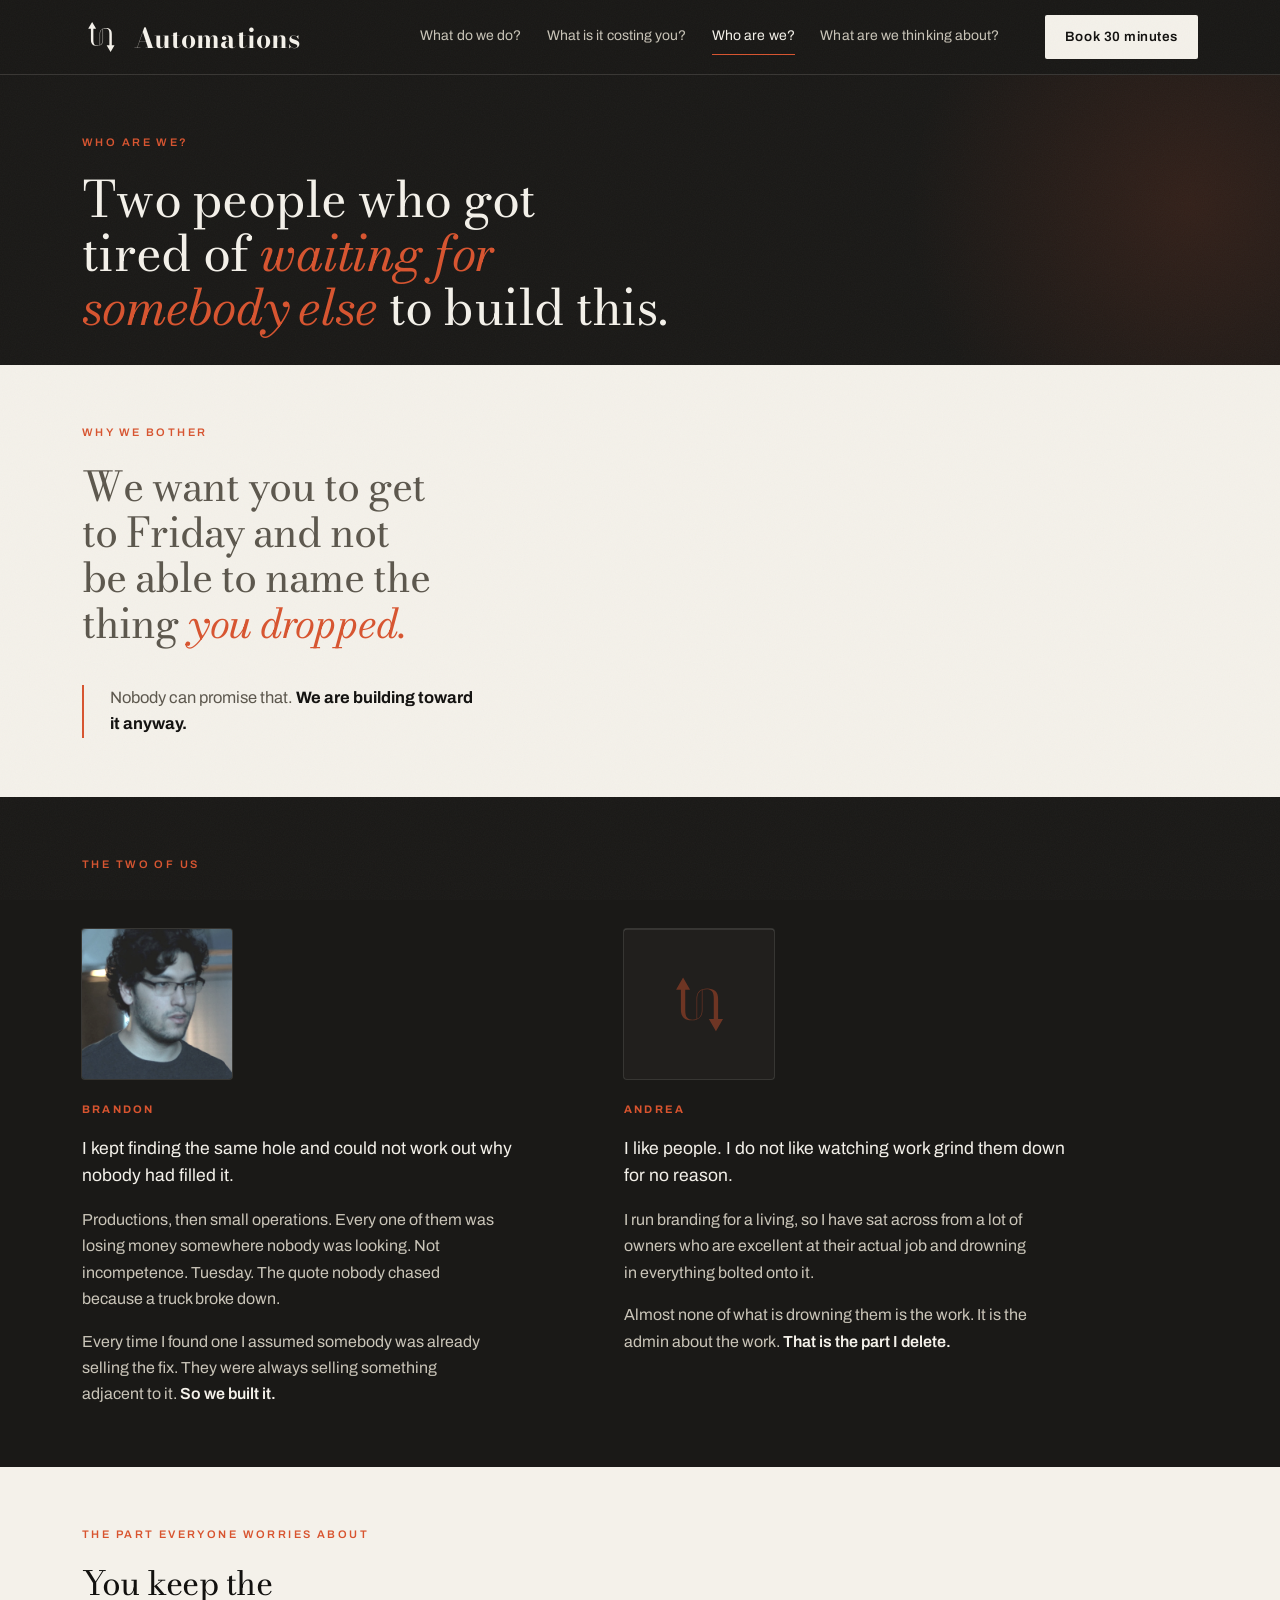
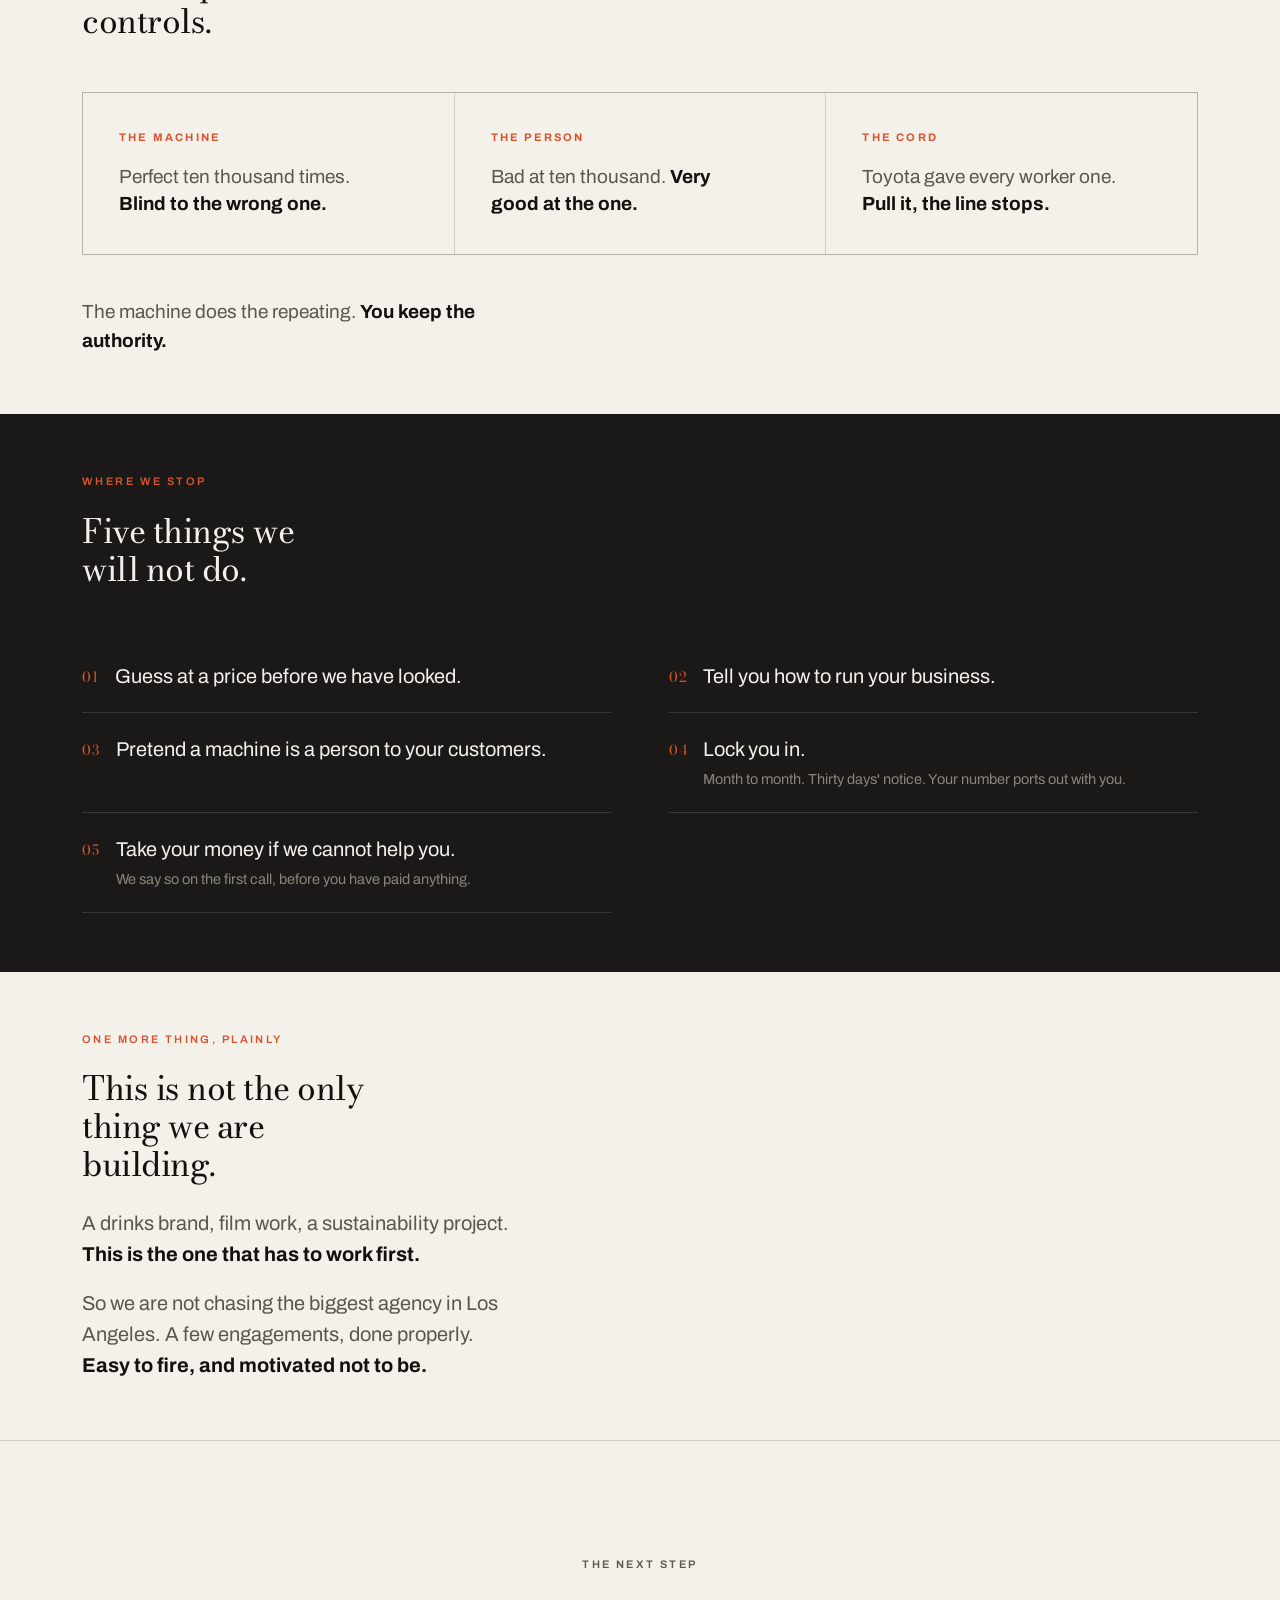
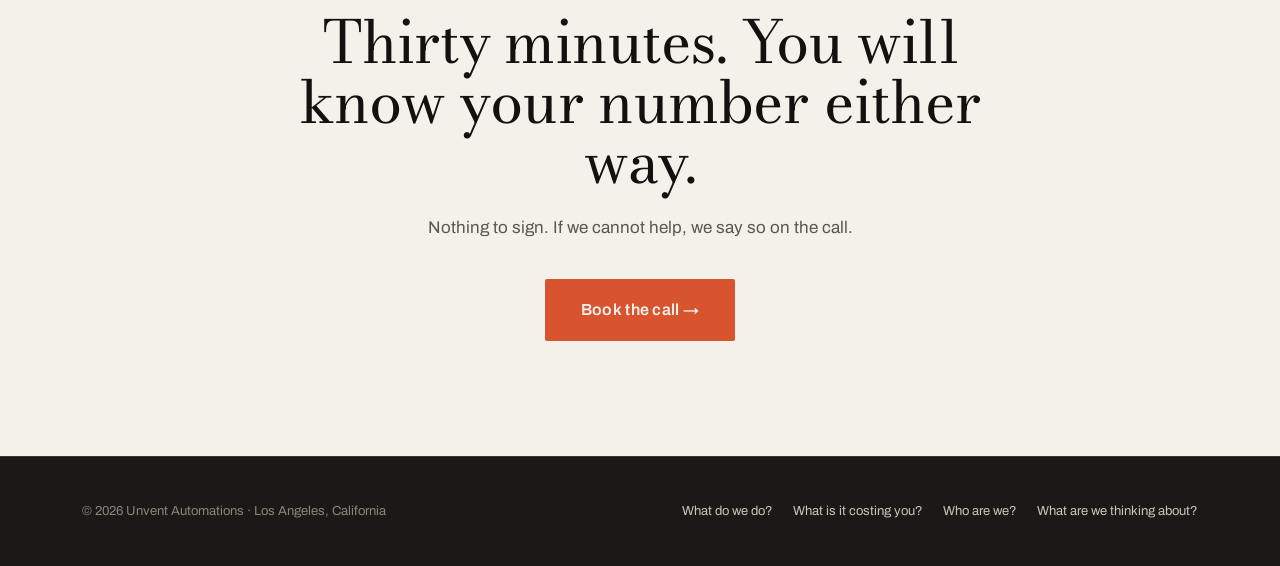
==== about/index.html @ cc60a8aa "Cut the interior display scale again: 68 to 52, 56 to 42, 44 to 34 The first cut was not enough. At " ====
<!doctype html>
<html lang="en">
<head>
<meta charset="utf-8">
<meta name="viewport" content="width=device-width, initial-scale=1, viewport-fit=cover">
<meta name="theme-color" content="#1A1917">
<title>Who are we? - Unvent Automations</title>
<meta name="description" content="Two people who kept finding the same hole in small businesses and got tired of waiting for somebody else to fill it.">
<link rel="icon" href="/favicon.svg" type="image/svg+xml">
<link rel="apple-touch-icon" href="/apple-touch-icon.png">
<link rel="canonical" href="https://unventautomations.com/about/">
<meta property="og:site_name" content="Unvent Automations">
<meta property="og:title" content="Who are we? - Unvent Automations">
<meta property="og:description" content="Two people who kept finding the same hole in small businesses and got tired of waiting for somebody else to fill it.">
<meta property="og:type" content="website">
<meta property="og:url" content="https://unventautomations.com/about/">
<meta property="og:image" content="https://unventautomations.com/og-about.png">
<meta property="og:image:width" content="1200">
<meta property="og:image:height" content="630">
<meta name="twitter:card" content="summary_large_image">
<meta name="twitter:title" content="Who are we? - Unvent Automations">
<meta name="twitter:description" content="Two people who kept finding the same hole in small businesses and got tired of waiting for somebody else to fill it.">
<meta name="twitter:image" content="https://unventautomations.com/og-about.png">
<link rel="preconnect" href="https://fonts.googleapis.com">
<link rel="preconnect" href="https://fonts.gstatic.com" crossorigin>
<link href="https://fonts.googleapis.com/css2?family=Bodoni+Moda:opsz,wght@6..96,400;6..96,500;6..96,700&family=Archivo:wght@400;500;600;700&display=swap" rel="stylesheet">
<link rel="stylesheet" href="/site.css?v=23d56638e1">
</head>
<body>

<nav>
  <div class="wrap">
    <a class="lockup" href="/">
      <svg viewBox="0 0 113.89 123.5" aria-hidden="true"><path fill="currentColor" d="M87.68,85.92v-33.07c0-5.85-1.53-10.2-4.57-13.03-3.05-2.83-7.46-4.25-13.22-4.25h-.03c-2.99,0-5.53.34-7.59,1.01-.14.03-.27.08-.4.14-.38.12-.74.27-1.08.42-.01.01-.03.01-.04.02-2.3,1.05-4.1,2.45-5.4,4.17-1.34,1.78-2.23,3.5-2.66,5.15-.44,1.66-.65,3.49-.65,5.51v33.87c-1.96.7-4.22,1.05-6.73,1.05-1.92,0-3.63-.26-5.12-.79-1.48-.53-2.73-1.41-3.74-2.63-1.01-1.22-1.76-2.83-2.27-4.82-.5-1.99-.75-4.43-.75-7.31v-33.79h7.98l-.57-.99-.58-1.01-10.44-18.07-10.44,18.07-.58,1.01-.57.99h8v33.07c0,5.85,1.52,10.2,4.57,13.03,3.05,2.83,7.45,4.25,13.21,4.25h.04c2.99,0,5.52-.34,7.58-1.01.14-.04.28-.08.41-.14.38-.12.74-.27,1.08-.43.01,0,.02-.01.03-.01,2.31-1.05,4.11-2.44,5.4-4.17,1.35-1.78,2.24-3.49,2.67-5.15.43-1.66.65-3.49.65-5.51v-33.87c1.97-.7,4.21-1.05,6.73-1.05,1.92,0,3.62.27,5.11.79,1.49.53,2.74,1.41,3.74,2.63,1.01,1.23,1.77,2.83,2.27,4.83.51,1.99.76,4.42.76,7.3v33.79h-7.99l.57.99.58,1.01,10.44,18.07,10.44-18.07.58-1.01.57-.99h-7.99ZM60.79,70.06c0,1.73-.08,3.18-.22,4.36-.14,1.18-.35,2.18-.61,3.02-.27.84-.58,1.58-.94,2.2s-.78,1.25-1.26,1.87c-1.32,1.79-2.86,3.09-4.64,3.92v-32c0-1.73.07-3.18.21-4.36.15-1.17.35-2.18.62-3.02.26-.84.57-1.57.93-2.2.36-.62.78-1.24,1.26-1.87,1.32-1.79,2.88-3.1,4.65-3.91v31.99Z"/></svg>
      <span class="word">Automations</span>
    </a>
    <div class="navlinks">
      <a href="/#what">What do we do?</a>
      <a href="/#math">What is it costing you?</a>
      <a href="/about/" aria-current="page">Who are we?</a>
      <a href="/notes/">What are we thinking about?</a>
    </div>
    <a class="navcta" href="https://calendly.com/andre-unventautomations/30min" target="_blank" rel="noopener"><span class="long">Book 30 minutes</span><span class="short">Book a call</span></a>
  </div>
</nav>
<header class="page-head">
  <div class="wrap">
    <p class="eyebrow">Who are we?</p>
    <h1>Two people who got tired of <em>waiting for somebody else</em> to build this.</h1>
  </div>
</header>

<section class="band paper">
  <div class="wrap">
    <p class="eyebrow">Why we bother</p>
    <p class="statement big-line">We want you to get to Friday and not be able to name the thing <em>you dropped.</em></p>
    <p class="statement-note">Nobody can promise that. <b>We are building toward it anyway.</b></p>
  </div>
</section>

<!-- The quote is the whole story. It had four paragraphs of setup under it and
     they said nothing the line does not already say. Do not add them back. -->
<section class="band">
  <div class="wrap">
    <p class="eyebrow">The two of us</p>
    <div class="fpair">
      <div class="fcard">
        <div class="portrait"><img src="/team/brandon.jpg" width="760" height="760" loading="lazy" decoding="async" alt="Brandon Shin"></div>
        <p class="fname">Brandon</p>
        <p class="fbody lead">I kept finding the same hole and could not work out why nobody had filled it.</p>
        <p class="fbody">Productions, then small operations. Every one of them was losing money somewhere nobody was looking. Not incompetence. Tuesday. The quote nobody chased because a truck broke down.</p>
        <p class="fbody">Every time I found one I assumed somebody was already selling the fix. They were always selling something adjacent to it. <b>So we built it.</b></p>
      </div>
      <div class="fcard">
        <div class="portrait mark" aria-hidden="true"><svg viewBox="0 0 113.89 123.5"><path fill="currentColor" d="M87.68,85.92v-33.07c0-5.85-1.53-10.2-4.57-13.03-3.05-2.83-7.46-4.25-13.22-4.25h-.03c-2.99,0-5.53.34-7.59,1.01-.14.03-.27.08-.4.14-.38.12-.74.27-1.08.42-.01.01-.03.01-.04.02-2.3,1.05-4.1,2.45-5.4,4.17-1.34,1.78-2.23,3.5-2.66,5.15-.44,1.66-.65,3.49-.65,5.51v33.87c-1.96.7-4.22,1.05-6.73,1.05-1.92,0-3.63-.26-5.12-.79-1.48-.53-2.73-1.41-3.74-2.63-1.01-1.22-1.76-2.83-2.27-4.82-.5-1.99-.75-4.43-.75-7.31v-33.79h7.98l-.57-.99-.58-1.01-10.44-18.07-10.44,18.07-.58,1.01-.57.99h8v33.07c0,5.85,1.52,10.2,4.57,13.03,3.05,2.83,7.45,4.25,13.21,4.25h.04c2.99,0,5.52-.34,7.58-1.01.14-.04.28-.08.41-.14.38-.12.74-.27,1.08-.43.01,0,.02-.01.03-.01,2.31-1.05,4.11-2.44,5.4-4.17,1.35-1.78,2.24-3.49,2.67-5.15.43-1.66.65-3.49.65-5.51v-33.87c1.97-.7,4.21-1.05,6.73-1.05,1.92,0,3.62.27,5.11.79,1.49.53,2.74,1.41,3.74,2.63,1.01,1.23,1.77,2.83,2.27,4.83.51,1.99.76,4.42.76,7.3v33.79h-7.99l.57.99.58,1.01,10.44,18.07,10.44-18.07.58-1.01.57-.99h-7.99ZM60.79,70.06c0,1.73-.08,3.18-.22,4.36-.14,1.18-.35,2.18-.61,3.02-.27.84-.58,1.58-.94,2.2s-.78,1.25-1.26,1.87c-1.32,1.79-2.86,3.09-4.64,3.92v-32c0-1.73.07-3.18.21-4.36.15-1.17.35-2.18.62-3.02.26-.84.57-1.57.93-2.2.36-.62.78-1.24,1.26-1.87,1.32-1.79,2.88-3.1,4.65-3.91v31.99Z"/></svg></div>
        <p class="fname">Andrea</p>
        <p class="fbody lead">I like people. I do not like watching work grind them down for no reason.</p>
        <p class="fbody">I run branding for a living, so I have sat across from a lot of owners who are excellent at their actual job and drowning in everything bolted onto it.</p>
        <p class="fbody">Almost none of what is drowning them is the work. It is the admin about the work. <b>That is the part I delete.</b></p>
      </div>
    </div>
  </div>
</section>

<section class="band paper">
  <div class="wrap">
    <p class="eyebrow">The part everyone worries about</p>
    <h2 style="max-width:13ch">You keep the controls.</h2>
    <div class="triad">
      <div class="tcell">
        <div class="k">The machine</div>
        <p>Perfect ten thousand times. <b>Blind to the wrong one.</b></p>
      </div>
      <div class="tcell">
        <div class="k">The person</div>
        <p>Bad at ten thousand. <b>Very good at the one.</b></p>
      </div>
      <div class="tcell">
        <div class="k">The cord</div>
        <p>Toyota gave every worker one. <b>Pull it, the line stops.</b></p>
      </div>
    </div>
    <p class="triad-after">The machine does the repeating. <b>You keep the authority.</b></p>
  </div>
</section>

<section class="band">
  <div class="wrap">
    <p class="eyebrow">Where we stop</p>
    <h2 style="max-width:13ch">Five things we will not do.</h2>
    <ul class="wont">
      <li><span class="no">01</span><span>Guess at a price before we have looked.</span></li>
      <li><span class="no">02</span><span>Tell you how to run your business.</span></li>
      <li><span class="no">03</span><span>Pretend a machine is a person to your customers.</span></li>
      <li><span class="no">04</span><span>Lock you in.<span class="tail">Month to month. Thirty days' notice. Your number ports out with you.</span></span></li>
      <li><span class="no">05</span><span>Take your money if we cannot help you.<span class="tail">We say so on the first call, before you have paid anything.</span></span></li>
    </ul>
  </div>
</section>

<section class="band paper">
  <div class="wrap">
    <p class="eyebrow">One more thing, plainly</p>
    <div class="plain">
      <h2 style="max-width:15ch; margin-bottom:24px">This is not the only thing we are building.</h2>
      <p>A drinks brand, film work, a sustainability project. <b>This is the one that has to work first.</b></p>
      <p>So we are not chasing the biggest agency in Los Angeles. A few engagements, done properly. <b>Easy to fire, and motivated not to be.</b></p>
    </div>
  </div>
</section>

<!-- hairline because this paper section follows another paper section -->
<section class="close" id="book" style="border-top:1px solid var(--rule-dark)">
  <div class="wrap" style="max-width:1180px">
    <p class="eyebrow">The next step</p>
    <h2>Thirty minutes. You will know your number either way.</h2>
    <p>Nothing to sign. If we cannot help, we say so on the call.</p>
    <a class="btn btn-primary" href="https://calendly.com/andre-unventautomations/30min" target="_blank" rel="noopener">Book the call &rarr;</a>
  </div>
</section>

<footer>
  <div class="wrap">
    <div>&copy; <span id="yy">2026</span> Unvent Automations &middot; Los Angeles, California</div>
    <div class="links"><a href="/#what">What do we do?</a> <a href="/#math">What is it costing you?</a> <a href="/about/">Who are we?</a> <a href="/notes/">What are we thinking about?</a></div>
  </div>
</footer>

<script>document.getElementById('yy').textContent=new Date().getFullYear();</script>
</body>
</html>
---- site.css ----
:root{
  --ink:#12110F;
  --ground:#1A1917;
  --paper:#F4F1EA;
  --paper-dim:#C9C4B8;
  --paper-faint:#8A857A;
  --ember:#D8542F;
  --rule:rgba(244,241,234,.14);
  --rule-dark:rgba(26,25,23,.16);
  --display:'Bodoni Moda','Didot','Bodoni MT',Didot,'Playfair Display',Georgia,serif;
  --body:'Archivo','Helvetica Neue',Helvetica,sans-serif;
}
*{box-sizing:border-box}
html{
  scroll-behavior:smooth;
  -webkit-text-size-adjust:100%; text-size-adjust:100%;
  background:var(--ground);
  overflow-x:hidden; overflow-x:clip;
}
body{
  margin:0; background:var(--ground); color:var(--paper);
  font-family:var(--body); font-size:17px; line-height:1.6;
  -webkit-font-smoothing:antialiased;
  overflow-x:hidden; overflow-x:clip;
  -webkit-tap-highlight-color:rgba(216,84,47,.18);
  width:100%; max-width:100%;
}
/* Nothing is allowed to push the page wider than the screen. The decorative
   glows are absolutely positioned past the right edge, and body overflow alone
   did not contain them on mobile. Clip at the section that owns them. */
section,header,footer,nav{max-width:100vw; overflow-x:clip}
/* every anchor target clears the sticky nav instead of hiding under it */
#top,#math,#what,#who,#faq,#book{scroll-margin-top:84px}
@media(max-width:560px){ #top,#math,#what,#who,#faq,#book{scroll-margin-top:72px} }
a,button,input{touch-action:manipulation}
/* grain */
body::after{
  content:''; position:fixed; inset:0; pointer-events:none; z-index:99; opacity:.035;
  background-image:url("data:image/svg+xml,%3Csvg xmlns='http://www.w3.org/2000/svg' width='200' height='200'%3E%3Cfilter id='n'%3E%3CfeTurbulence type='fractalNoise' baseFrequency='.85' numOctaves='3'/%3E%3C/filter%3E%3Crect width='200' height='200' filter='url(%23n)'/%3E%3C/svg%3E");
}
.wrap{
  max-width:1180px; margin:0 auto;
  padding-left:max(32px, env(safe-area-inset-left));
  padding-right:max(32px, env(safe-area-inset-right));
}
@media(max-width:640px){
  .wrap{
    padding-left:max(20px, env(safe-area-inset-left));
    padding-right:max(20px, env(safe-area-inset-right));
  }
  body{font-size:16px}
}

/* ---------- type ---------- */
.eyebrow{
  font-size:11px; font-weight:600; letter-spacing:.22em; text-transform:uppercase;
  color:var(--ember); margin:0 0 22px;
}
.eyebrow.dim{color:var(--paper-faint)}
/* Bodoni Moda is a variable font with an optical-size axis. Left on auto, a
   104px headline gets opsz 96 - the display cut, whose hairlines are almost
   invisible. Pinning opsz low borrows the small-text cut's thicker strokes
   while keeping the exact same letterforms. */
h1,h2,h3{font-family:var(--display); font-weight:400;
  font-optical-sizing:none; font-variation-settings:'opsz' 8,'wght' 400;
  margin:0; letter-spacing:-.015em; line-height:1.02}
h1{font-size:clamp(38px,7.4vw,104px)}
h2{font-size:clamp(28px,4.6vw,62px)}
h3{font-size:clamp(22px,2.2vw,30px)}
p{margin:0 0 18px; max-width:62ch}
.lede{font-size:clamp(18px,1.7vw,22px); color:var(--paper-dim); line-height:1.55}

/* ---------- nav ---------- */
nav{
  position:sticky; top:0; z-index:50; backdrop-filter:blur(14px);
  background:rgba(26,25,23,.82); border-bottom:1px solid var(--rule);
}
nav .wrap{display:flex; align-items:center; justify-content:space-between; height:74px; gap:20px}
.lockup{display:flex; align-items:center; gap:13px; text-decoration:none; color:var(--paper)}
.lockup svg{height:42px; width:auto; display:block; flex:none}
.lockup .word{
  font-family:var(--display); font-weight:700; font-size:27px; letter-spacing:.005em;
  line-height:1; white-space:nowrap; position:relative; top:1px;
}
.navcta{
  font-size:13.5px; font-weight:600; letter-spacing:.04em; text-decoration:none;
  color:var(--ink); background:var(--paper); padding:11px 20px; border-radius:2px;
  transition:background .2s, transform .2s; white-space:nowrap;
}
.navcta:hover{background:var(--ember); color:var(--paper); transform:translateY(-1px)}
.navcta .long{display:inline}
.navcta .short{display:none}
@media(max-width:560px){
  .lockup svg{height:34px}
  .lockup .word{font-size:21px}
  nav .wrap{height:62px; gap:12px}
  .navcta{padding:10px 16px; font-size:13px}
  .navcta .long{display:none}
  .navcta .short{display:inline}
}
@media(max-width:340px){ .lockup .word{display:none} }

/* ---------- hero ---------- */
.hero{padding:clamp(70px,11vw,150px) 0 clamp(56px,7vw,90px); position:relative; overflow:hidden}
.hero::before{
  content:''; position:absolute; top:-160px; right:-220px; width:680px; height:680px;
  background:radial-gradient(circle, rgba(216,84,47,.15), transparent 62%);
  pointer-events:none;
}
@media(max-width:640px){
  .hero::before{top:-120px; right:-160px; width:420px; height:420px}
}
.hero h1{max-width:15ch; position:relative}
.hero h1 em{font-style:italic; color:var(--ember)}
.hero .lede{margin-top:30px; max-width:52ch}
.actions{display:flex; flex-wrap:wrap; gap:14px; margin-top:40px}
.btn{
  display:inline-flex; align-items:center; gap:10px; text-decoration:none;
  font-size:15px; font-weight:600; letter-spacing:.02em; padding:16px 28px; border-radius:2px;
  transition:transform .2s, background .2s, border-color .2s;
}
.btn-primary{background:var(--ember); color:var(--paper)}
.btn-primary:hover{transform:translateY(-2px); background:#E9633B}
.btn-ghost{border:1px solid var(--rule); color:var(--paper)}
.btn-ghost:hover{border-color:var(--paper); transform:translateY(-2px)}
@media(max-width:560px){
  .actions{gap:11px; margin-top:32px}
  .btn{width:100%; justify-content:center; padding:17px 20px; font-size:15.5px}
}
.reveal{opacity:0; transform:translateY(18px); animation:rise .9s cubic-bezier(.2,.7,.3,1) forwards}
@keyframes rise{to{opacity:1; transform:none}}
@media(prefers-reduced-motion:reduce){ .reveal{animation:none; opacity:1; transform:none} }

/* ---------- counter ---------- */
.counter{
  background:var(--paper); color:var(--ink); padding:clamp(56px,7vw,96px) 0;
  border-top:1px solid var(--rule);
}
.counter .eyebrow{color:var(--ember)}
.counter h2{max-width:18ch; margin-bottom:14px}
.counter .sub{color:#5C574D; max-width:58ch; margin-bottom:44px}
.calc{display:grid; grid-template-columns:minmax(0,1fr) minmax(0,1.15fr); gap:clamp(32px,5vw,72px); align-items:center}
@media(max-width:860px){ .calc{grid-template-columns:1fr; gap:38px} }
.field{margin-bottom:30px}
.field label{
  display:flex; justify-content:space-between; align-items:baseline; gap:12px;
  font-size:11px; font-weight:700; letter-spacing:.16em; text-transform:uppercase; color:#5C574D;
  margin-bottom:12px;
}
.field .v{font-family:var(--display); font-size:27px; color:var(--ink); letter-spacing:-.01em}
/* 44px-tall invisible hit area so the slider is actually usable on a phone,
   with the visible hairline drawn by the track pseudo-element. */
input[type=range]{
  -webkit-appearance:none; appearance:none; display:block; width:100%; height:44px;
  background:transparent; outline:none; margin:0; cursor:pointer;
}
input[type=range]::-webkit-slider-runnable-track{height:2px; background:var(--rule-dark); border-radius:2px}
input[type=range]::-webkit-slider-thumb{
  -webkit-appearance:none; width:26px; height:26px; border-radius:50%; margin-top:-12px;
  background:var(--ember); cursor:grab; border:3px solid var(--paper);
  box-shadow:0 0 0 1px var(--rule-dark);
}
input[type=range]::-webkit-slider-thumb:active{cursor:grabbing}
input[type=range]::-moz-range-track{height:2px; background:var(--rule-dark); border-radius:2px}
input[type=range]::-moz-range-thumb{
  width:26px; height:26px; border-radius:50%; background:var(--ember);
  cursor:grab; border:3px solid var(--paper); box-shadow:0 0 0 1px var(--rule-dark);
}
input[type=range]:focus-visible::-webkit-slider-thumb{box-shadow:0 0 0 5px rgba(216,84,47,.32)}
input[type=range]:focus-visible::-moz-range-thumb{box-shadow:0 0 0 5px rgba(216,84,47,.32)}
.readout{border-left:2px solid var(--ember); padding-left:clamp(20px,3vw,34px)}
.readout .cap{font-size:11px; font-weight:700; letter-spacing:.16em; text-transform:uppercase; color:#5C574D; margin-bottom:10px}
.big{
  font-family:var(--display); font-weight:500; letter-spacing:-.035em; line-height:.92;
  /* same optical-size pin as the headings, or this reads thinner than the h2 above it */
  font-optical-sizing:none; font-variation-settings:'opsz' 8,'wght' 500;
  font-size:clamp(44px,9vw,116px); color:var(--ink); font-variant-numeric:tabular-nums;
}
.big.mo{font-size:clamp(24px,3.4vw,42px); color:#5C574D; margin-top:14px}
.working{
  margin-top:26px; padding-top:20px; border-top:1px solid var(--rule-dark);
  font-size:13.5px; line-height:1.65; color:#5C574D; max-width:46ch;
}
.working b{color:var(--ink); font-weight:600}
@media(max-width:560px){
  .counter .sub{margin-bottom:32px}
  .field{margin-bottom:20px}
  .field .v{font-size:24px}
  .readout{padding-left:18px}
  .working{margin-top:20px; padding-top:16px}
}

/* ---------- sections ---------- */
section{padding:clamp(64px,8vw,116px) 0}
.dark{border-top:1px solid var(--rule)}
.grid5{display:grid; grid-template-columns:repeat(6,1fr); gap:1px; background:var(--rule); margin-top:52px; border:1px solid var(--rule)}
.grid5 .cell:nth-child(-n+3){grid-column:span 2}
.grid5 .cell:nth-child(n+4){grid-column:span 3}
@media(max-width:900px){
  .grid5{grid-template-columns:repeat(2,1fr)}
  .grid5 .cell:nth-child(-n+3),.grid5 .cell:nth-child(n+4){grid-column:span 1}
  .grid5 .cell:nth-child(5){grid-column:span 2}
}
@media(max-width:600px){
  .grid5{grid-template-columns:1fr}
  .grid5 .cell:nth-child(n){grid-column:span 1}
}
.cell{background:var(--ground); padding:34px 30px}
@media(max-width:600px){ .cell{padding:28px 22px} .grid5{margin-top:38px} }

/* ---------- the wider list ---------- */
.more{margin-top:clamp(56px,7vw,92px); padding-top:clamp(40px,5vw,58px); border-top:1px solid var(--rule)}
.more h3{max-width:20ch; margin-bottom:16px}
.more .lede{max-width:56ch; margin-bottom:38px}
.more ul{
  list-style:none; margin:0; padding:0;
  display:grid; grid-template-columns:repeat(2,minmax(0,1fr)); gap:0 clamp(28px,4vw,60px);
}
@media(max-width:700px){ .more ul{grid-template-columns:1fr} }
.more li{
  padding:17px 0 17px 26px; border-bottom:1px solid var(--rule);
  color:var(--paper-dim); font-size:15.5px; line-height:1.5; position:relative;
}
.more li::before{
  content:''; position:absolute; left:0; top:26px; width:11px; height:1px; background:var(--ember);
}
.more .after{
  margin-top:36px; font-size:15.5px; color:var(--paper-dim); max-width:58ch;
}
.more .after b{color:var(--paper); font-weight:600}
.cell .n{
  font-family:var(--display); font-size:15px; color:var(--ember); margin-bottom:16px;
  letter-spacing:.05em;
}
.cell h3{font-size:21px; margin-bottom:11px; line-height:1.2}
.cell p{font-size:15px; color:var(--paper-dim); margin:0; line-height:1.58}

/* ---------- faq ---------- */
.faq{background:var(--ground); color:var(--paper); padding:clamp(70px,8vw,110px) 0}
.faq h2{max-width:18ch; margin:0 0 44px}
.faq .list{max-width:820px; border-top:1px solid var(--rule)}
.faq details{border-bottom:1px solid var(--rule)}
.faq summary{
  list-style:none; cursor:pointer; padding:24px 44px 24px 0; position:relative;
  font-family:var(--display); font-size:clamp(19px,1.9vw,25px); line-height:1.3;
}
.faq summary::-webkit-details-marker{display:none}
/* drawn rather than typed, so it can rotate when the answer opens */
.faq summary::after{
  content:""; position:absolute; right:8px; top:50%; width:12px; height:12px;
  border-right:2px solid var(--ember); border-bottom:2px solid var(--ember);
  transform:translateY(-70%) rotate(45deg); transition:transform .18s ease;
}
.faq details[open] summary::after{transform:translateY(-30%) rotate(225deg)}
.faq summary:focus-visible{outline:2px solid var(--ember); outline-offset:4px}
.faq .a{padding:0 44px 26px 0; color:var(--paper-dim); max-width:64ch}
.faq .a p{margin:0 0 14px}
.faq .a p:last-child{margin:0}
@media(prefers-reduced-motion:reduce){ .faq summary::after{transition:none} }
@media(max-width:560px){
  .faq summary{padding:20px 34px 20px 0}
  .faq .a{padding-right:0}
}

/* the price sits with the ask, after the calculator has done its work */
.terms{
  max-width:54ch; margin:0 auto 34px; padding-top:26px;
  border-top:1px solid var(--rule-dark); color:#5C574D; font-size:16px;
}
.terms b{color:var(--ink)}
.terms p{margin:0 auto 12px}
.terms p:last-child{margin:0}

/* ---------- audit tool ---------- */
.inputs{display:grid; grid-template-columns:1fr 1fr; gap:clamp(20px,4vw,48px); max-width:760px; margin-bottom:14px}
@media(max-width:600px){ .inputs{grid-template-columns:1fr; gap:0} }
.pick-lead{color:#5C574D; max-width:58ch; margin:30px 0 18px; font-size:16px}
.tiles{display:grid; grid-template-columns:repeat(auto-fill,minmax(232px,1fr)); gap:10px; margin-bottom:34px}
.tile{
  display:flex; align-items:flex-start; gap:11px; text-align:left; width:100%;
  background:transparent; border:1px solid var(--rule-dark); border-radius:2px;
  padding:15px 16px; cursor:pointer; font:inherit; font-size:15.5px; line-height:1.4;
  color:#3D3931; transition:border-color .15s, background .15s, color .15s;
}
.tile:hover{border-color:#9A9488}
.tile .box{
  flex:none; width:19px; height:19px; border:1px solid #9A9488; border-radius:2px;
  margin-top:1px; position:relative; transition:background .15s, border-color .15s;
}
.tile[aria-pressed="true"]{border-color:var(--ember); background:rgba(216,84,47,.06); color:var(--ink)}
.tile[aria-pressed="true"] .box{background:var(--ember); border-color:var(--ember)}
/* drawn tick, so it inherits the accent rather than shipping an icon font */
.tile[aria-pressed="true"] .box::after{
  content:""; position:absolute; left:6px; top:2px; width:5px; height:10px;
  border-right:2px solid var(--paper); border-bottom:2px solid var(--paper); transform:rotate(42deg);
}
.tile:focus-visible{outline:2px solid var(--ember); outline-offset:3px}
@media(prefers-reduced-motion:reduce){ .tile,.tile .box{transition:none} }

.result{border-top:1px solid var(--rule-dark); padding-top:32px; display:grid;
  grid-template-columns:minmax(0,1fr) minmax(0,1.1fr); gap:clamp(28px,5vw,64px)}
@media(max-width:860px){ .result{grid-template-columns:1fr; gap:30px} }
.result .cap{font-size:11px; font-weight:700; letter-spacing:.16em; text-transform:uppercase; color:#5C574D; margin-bottom:10px}
.result .big{font-family:var(--display); font-size:clamp(40px,6.6vw,76px); line-height:1; letter-spacing:-.02em}
.result .hrs{font-family:var(--display); font-size:clamp(19px,2.2vw,26px); color:#5C574D; margin-top:10px}
.breakdown{list-style:none; padding:0; margin:0 0 18px}
.breakdown li{display:flex; justify-content:space-between; gap:18px; padding:9px 0;
  border-bottom:1px solid var(--rule-dark); font-size:15px; color:#3D3931}
.breakdown li b{font-variant-numeric:tabular-nums; white-space:nowrap; color:var(--ink)}
.first-fix{background:var(--ink); color:var(--paper); padding:17px 19px; border-radius:2px; font-size:15.5px; line-height:1.5}
.first-fix .cap{color:var(--ember); margin-bottom:7px}
.empty{color:#5C574D; font-size:16px; max-width:44ch}

/* ---------- close ---------- */
.close{background:var(--paper); color:var(--ink); text-align:center; padding:clamp(70px,9vw,128px) 0}
.close h2{max-width:20ch; margin:0 auto 22px}
.close p{color:#5C574D; margin:0 auto 38px; max-width:50ch}
.close .btn-primary{font-size:16px; padding:18px 36px}
@media(max-width:560px){
  .close p{margin-bottom:30px}
  .close .btn-primary{width:100%; justify-content:center; padding:18px 20px}
}

footer{
  padding:44px 0; padding-bottom:max(44px, calc(env(safe-area-inset-bottom) + 28px));
  border-top:1px solid var(--rule); font-size:13px; color:var(--paper-faint);
}
footer .wrap{display:flex; flex-wrap:wrap; gap:18px; justify-content:space-between; align-items:center}
@media(max-width:560px){
  footer .wrap{gap:6px}
  footer .links{display:flex; flex-wrap:wrap; gap:0 18px}
  footer a{display:inline-flex; align-items:center; min-height:44px}
}
@media(max-width:560px){ .lockup{min-height:44px; align-items:center} }
footer a{color:var(--paper-dim); text-decoration:none}
footer a:hover{color:var(--paper)}

/* ================================================================
   Added 2026-08-31, out of the Kelsey Moschetti advisor call.
   Nav links are written as questions, not as category nouns
   ("What do we do?" not "Services"), because a prospect who is
   researching us arrives with questions, not with a taxonomy.
   ================================================================ */

/* ---------- question nav ---------- */
.navlinks{display:flex; align-items:center; gap:clamp(14px,2vw,30px); margin-left:auto; margin-right:clamp(14px,2vw,26px)}
.navlinks a{
  color:var(--paper-dim); text-decoration:none; font-size:14px; letter-spacing:.005em;
  white-space:nowrap; padding:6px 0; border-bottom:1px solid transparent;
  transition:color .2s cubic-bezier(.32,.72,0,1), border-color .2s cubic-bezier(.32,.72,0,1);
}
.navlinks a:hover{color:var(--paper); border-bottom-color:var(--ember)}
.navlinks a[aria-current="page"]{color:var(--paper); border-bottom-color:var(--ember)}
/* Under 900px the questions drop to a second row inside the sticky bar and
   scroll horizontally. They do NOT get hidden: they are the single structural
   thing the 2026-08-31 rebuild was for, and a prospect who Googles you does it
   on a phone. Keep the row scrollable rather than shrinking the type. */
@media(max-width:900px){
  nav .wrap{flex-wrap:wrap; height:auto; padding-top:11px; row-gap:0}
  .navlinks{
    order:3; width:100%; margin:0 0 0 0; padding:4px 0 9px;
    overflow-x:auto; -webkit-overflow-scrolling:touch; scrollbar-width:none;
    gap:20px;
  }
  .navlinks::-webkit-scrollbar{display:none}
  .navlinks a{padding:7px 0; font-size:13.5px}
  /* the scroll strip is allowed to reach the screen edges so the last item
     does not look clipped mid-word; the padding is re-added per item */
  .navlinks{
    margin-left:calc(-1 * max(20px, env(safe-area-inset-left)));
    margin-right:calc(-1 * max(20px, env(safe-area-inset-right)));
    padding-left:max(20px, env(safe-area-inset-left));
    padding-right:max(20px, env(safe-area-inset-right));
  }
}
@media(max-width:900px){ #top,#math,#what,#who,#faq,#book{scroll-margin-top:118px} }

/* the same questions, kept reachable on a phone, at the foot of the page */
footer .links{display:flex; flex-wrap:wrap; gap:4px 20px}
footer .links a{white-space:nowrap}

/* ---------- the hinge ---------- */
/* Deliberately implies the outcome and promises nothing. Kelsey's note:
   "they wish that for you, but they never said it was guaranteed." */
.hinge{background:var(--ground); border-top:1px solid var(--rule); padding:clamp(64px,8vw,112px) 0}
.hinge blockquote{
  margin:0; font-family:var(--display); font-optical-sizing:none;
  font-variation-settings:'opsz' 8,'wght' 400;
  font-size:clamp(26px,3.9vw,50px); line-height:1.12; letter-spacing:-.02em;
  text-wrap:balance; max-width:22ch;
}
.hinge blockquote em{font-style:italic; color:var(--ember)}
.hinge .under{margin-top:30px; color:var(--paper-dim); max-width:56ch; font-size:16.5px}
.hinge .under b{color:var(--paper); font-weight:600}

/* ---------- founders ---------- */
.founders{display:grid; grid-template-columns:repeat(2,minmax(0,1fr)); gap:1px;
  background:var(--rule); border:1px solid var(--rule); margin-top:clamp(38px,5vw,60px)}
@media(max-width:760px){ .founders{grid-template-columns:1fr} }
.founder{background:var(--ground); padding:clamp(28px,3.4vw,42px)}
.founder .who{
  font-size:11px; font-weight:700; letter-spacing:.2em; text-transform:uppercase;
  color:var(--ember); margin-bottom:18px;
}

/* ---------- long-form prose (about, notes) ---------- */
.page-head{padding:clamp(64px,9vw,132px) 0 clamp(26px,4vw,46px); position:relative; overflow:hidden}
.page-head::before{
  content:''; position:absolute; top:-190px; right:-230px; width:640px; height:640px;
  background:radial-gradient(circle, rgba(216,84,47,.13), transparent 62%); pointer-events:none;
}
@media(max-width:640px){ .page-head::before{top:-140px; right:-170px; width:400px; height:400px} }
.page-head h1{max-width:16ch; position:relative; text-wrap:balance}
.page-head h1 em{font-style:italic; color:var(--ember)}
.page-head .lede{margin-top:26px; max-width:56ch}

.prose{max-width:70ch; padding-bottom:clamp(56px,7vw,96px)}
.prose h2{font-size:clamp(24px,3vw,38px); margin:clamp(44px,5vw,68px) 0 18px; text-wrap:balance}
.prose h3{font-size:clamp(19px,1.9vw,24px); margin:36px 0 12px}
.prose p{color:var(--paper-dim); font-size:17px; line-height:1.66; max-width:68ch; text-wrap:pretty}
.prose p b,.prose li b{color:var(--paper); font-weight:600}
.prose em{color:var(--paper)}
.prose ul{list-style:none; padding:0; margin:0 0 22px}
.prose li{
  position:relative; padding:0 0 14px 24px; color:var(--paper-dim);
  font-size:16.5px; line-height:1.6;
}
.prose li::before{content:''; position:absolute; left:0; top:12px; width:11px; height:1px; background:var(--ember)}
.prose hr{border:0; border-top:1px solid var(--rule); margin:clamp(40px,5vw,64px) 0}
.prose .pull{
  margin:clamp(34px,4vw,52px) 0; padding-left:clamp(20px,2.6vw,32px);
  border-left:2px solid var(--ember); font-family:var(--display);
  font-optical-sizing:none; font-variation-settings:'opsz' 8,'wght' 400;
  font-size:clamp(21px,2.5vw,31px); line-height:1.2; letter-spacing:-.015em;
  color:var(--paper); max-width:26ch; text-wrap:balance;
}
.prose a{color:var(--paper); text-decoration:none; border-bottom:1px solid var(--ember)}
.prose a:hover{color:var(--ember)}

/* ---------- notes index ---------- */
.notelist{list-style:none; padding:0; margin:0; border-top:1px solid var(--rule); max-width:900px}
.notelist li{margin:0; padding:0}
.notelist li::before{display:none}
.notelist a{
  display:grid; grid-template-columns:minmax(0,1fr) auto; gap:12px clamp(20px,4vw,48px);
  align-items:baseline; padding:clamp(24px,3vw,34px) 0; border-bottom:1px solid var(--rule);
  text-decoration:none; color:var(--paper);
  transition:padding-left .25s cubic-bezier(.32,.72,0,1);
}
.notelist a:hover{padding-left:12px}
.notelist a:hover .nt{color:var(--ember)}
@media(max-width:640px){ .notelist a{grid-template-columns:1fr} }
.notelist .nt{
  font-family:var(--display); font-optical-sizing:none; font-variation-settings:'opsz' 8,'wght' 400;
  font-size:clamp(21px,2.4vw,30px); line-height:1.16; letter-spacing:-.015em; max-width:24ch;
  transition:color .2s cubic-bezier(.32,.72,0,1);
}
.notelist .nd{
  font-size:12px; font-weight:600; letter-spacing:.16em; text-transform:uppercase;
  color:var(--paper-faint); white-space:nowrap;
}
.notelist .ns{grid-column:1/-1; color:var(--paper-dim); font-size:15.5px; line-height:1.55; max-width:62ch; margin-top:-2px}

/* ---------- article meta + back link ---------- */
.meta{
  font-size:12px; font-weight:600; letter-spacing:.16em; text-transform:uppercase;
  color:var(--paper-faint); margin:0 0 22px;
}
.back{
  display:inline-flex; align-items:center; gap:9px; min-height:44px;
  color:var(--paper-dim); text-decoration:none; font-size:14.5px;
  transition:color .2s cubic-bezier(.32,.72,0,1);
}
.back:hover{color:var(--ember)}
.tail{
  border-top:1px solid var(--rule); margin-top:clamp(44px,5vw,68px); padding-top:clamp(28px,3vw,38px);
  display:flex; flex-wrap:wrap; gap:16px 28px; align-items:center; justify-content:space-between;
}
.tail p{margin:0; color:var(--paper-dim); font-size:15.5px; max-width:44ch}

/* ---------- founder portraits (added 2026-08-31) ----------
   A real face is the one visual this site is allowed to have. Kelsey's whole
   note was "make it personal", and two origin stories with no faces attached
   read as claims rather than people. No stock, no generated art, no
   illustration: those are the exact tells that put us in the scam-site genre
   in the first place. If there is no real photo, use the mark tile below. */
.portrait{
  width:var(--pw,104px); height:var(--pw,104px); flex:none; border-radius:3px;
  overflow:hidden; position:relative; background:#211F1D;
  box-shadow:0 0 0 1px rgba(244,241,234,.13), inset 0 .5px rgba(255,255,255,.2);
  margin-bottom:20px;
}
.portrait img{
  width:100%; height:100%; object-fit:cover; display:block;
  /* the source frame is lit cold and the palette is warm. Mute and warm it
     just enough to sit in the page. Do not push this further; a heavily
     graded portrait reads as a stock photo, which is the thing to avoid. */
  filter:saturate(.62) contrast(1.06) sepia(.16) brightness(1.1);
}
/* stand-in until a real photo exists. The mark, not a silhouette and never a
   generated face. Delete the element the moment the photo lands. */
.portrait.mark{display:grid; place-items:center; background:#211F1D}
.portrait.mark svg{width:46%; height:auto; color:var(--ember); opacity:.42}

.founder .who{margin-bottom:16px}
.founder .portrait{--pw:96px}

/* on /about/ the portrait sits beside the name */
.wholine{display:flex; align-items:center; gap:clamp(16px,2.2vw,26px); margin:clamp(44px,5vw,68px) 0 18px}
.wholine .portrait{--pw:118px; margin-bottom:0}
.wholine h2{margin:0}
.prose .wholine + p{margin-top:0}
@media(max-width:520px){ .wholine{gap:16px} .wholine .portrait{--pw:92px} }

/* ================================================================
   /about/ layout, rebuilt 2026-08-31 (second pass).
   The first version was one dark column of prose end to end. The home
   page works because it alternates dark and paper; this page did not,
   so it read as a wall. Every block below is a different shape, and the
   grounds alternate. Keep the rhythm if you edit the copy.
   ================================================================ */

.band{padding:clamp(58px,7.5vw,110px) 0}
.band.paper{background:var(--paper); color:var(--ink)}
.band.paper .eyebrow{color:var(--ember)}
.band.paper p{color:#5C574D}
.band.paper p b,.band.paper b{color:var(--ink)}

/* --- the hinge, set large on paper --- */
.statement{max-width:19ch; margin:0}
.statement.big-line{
  font-family:var(--display); font-optical-sizing:none;
  font-variation-settings:'opsz' 8,'wght' 400;
  font-size:clamp(32px,6.2vw,80px); line-height:1.02; letter-spacing:-.025em;
  text-wrap:balance;
}
.statement em{font-style:italic; color:var(--ember)}
.statement-note{
  margin:clamp(26px,3vw,38px) 0 0; max-width:44ch; font-size:16.5px; line-height:1.6;
  padding-left:clamp(18px,2.2vw,26px); border-left:2px solid var(--ember);
}

/* --- founders, side by side, photo leading --- */
.fpair{display:grid; grid-template-columns:repeat(2,minmax(0,1fr)); gap:clamp(34px,5vw,80px);
  margin-top:clamp(38px,4.5vw,56px); max-width:1020px}
@media(max-width:780px){ .fpair{grid-template-columns:1fr; gap:48px} }
.fcard .portrait{--pw:150px; margin-bottom:22px}
.fbody{color:var(--paper-dim); font-size:16px; line-height:1.65; max-width:46ch; margin:0 0 16px}
.fbody.lead{color:var(--paper); font-size:17.5px; line-height:1.55; margin-bottom:18px}
.fbody:last-child{margin-bottom:0}
.fbody b{color:var(--paper); font-weight:600}
.fname{
  font-size:11px; font-weight:700; letter-spacing:.2em; text-transform:uppercase;
  color:var(--ember); margin:0 0 16px;
}


/* --- the three-part control argument --- */
.triad{display:grid; grid-template-columns:repeat(3,minmax(0,1fr)); gap:1px; background:var(--rule-dark);
  border:1px solid var(--rule-dark); margin-top:clamp(34px,4vw,52px)}
@media(max-width:760px){ .triad{grid-template-columns:1fr} }
.tcell{background:var(--paper); padding:clamp(26px,3vw,36px)}
.tcell .k{
  font-size:11px; font-weight:700; letter-spacing:.2em; text-transform:uppercase;
  color:var(--ember); margin-bottom:16px;
}
.tcell p{margin:0; font-size:clamp(16.5px,1.5vw,19px); line-height:1.45; color:#5C574D; max-width:24ch}
.tcell p b{color:var(--ink)}
.triad-after{margin:clamp(30px,3.4vw,44px) 0 0; max-width:40ch; font-size:clamp(16.5px,1.6vw,19px); line-height:1.5}

/* --- what we will not do --- */
.wont{list-style:none; padding:0; margin:clamp(34px,4vw,52px) 0 0;
  display:grid; grid-template-columns:repeat(2,minmax(0,1fr)); gap:0 clamp(30px,4.5vw,64px)}
@media(max-width:760px){ .wont{grid-template-columns:1fr} }
.wont li{
  display:flex; gap:16px; align-items:baseline;
  padding:22px 0; border-bottom:1px solid var(--rule);
  color:var(--paper); font-size:clamp(17px,1.6vw,20px); line-height:1.4;
}
.wont li::before{display:none}
.wont .no{
  font-family:var(--display); font-size:14px; color:var(--ember);
  flex:none; letter-spacing:.06em; position:relative; top:-1px;
}
.wont b{color:var(--paper); font-weight:600}
.wont .tail{display:block; color:var(--paper-faint); font-size:14.5px; line-height:1.45;
  margin-top:6px; border:0; padding:0}

/* --- the closing honesty block --- */
.plain{max-width:60ch}
.plain p{font-size:clamp(17px,1.7vw,20px); line-height:1.55; max-width:40ch}
.plain p:last-child{margin-bottom:0}

/* ================================================================
   Display scale, dialled back 2026-08-31 (third pass).
   Brandon: "because of how big the text is, it makes it come off as
   if it's a lot of stuff to read. People who own businesses aren't
   going to want to take the time." He is right - at 104px a 12-word
   headline eats a whole screen and reads as a commitment. The word
   count did not change here, only the perceived one.

   The home hero keeps the full 104px on purpose: it is the front
   door and it is the one place a big statement earns its size.
   Everything below is the interior scale.
   ================================================================ */
.page-head h1{font-size:clamp(30px,3.9vw,52px); line-height:1.08; max-width:20ch}
.statement.big-line{font-size:clamp(25px,3.2vw,42px); line-height:1.12}
.band h2{font-size:clamp(22px,2.6vw,34px); line-height:1.14}

/* Padding was tuned around 104px headlines. With the interior scale reduced,
   the same padding leaves each band mostly empty and adds scroll for nothing -
   which is the same complaint in a different form. Tighten to match. */
.page-head{padding-top:clamp(44px,4.6vw,66px); padding-bottom:clamp(20px,2.4vw,30px)}
.band{padding:clamp(42px,4.6vw,70px) 0}
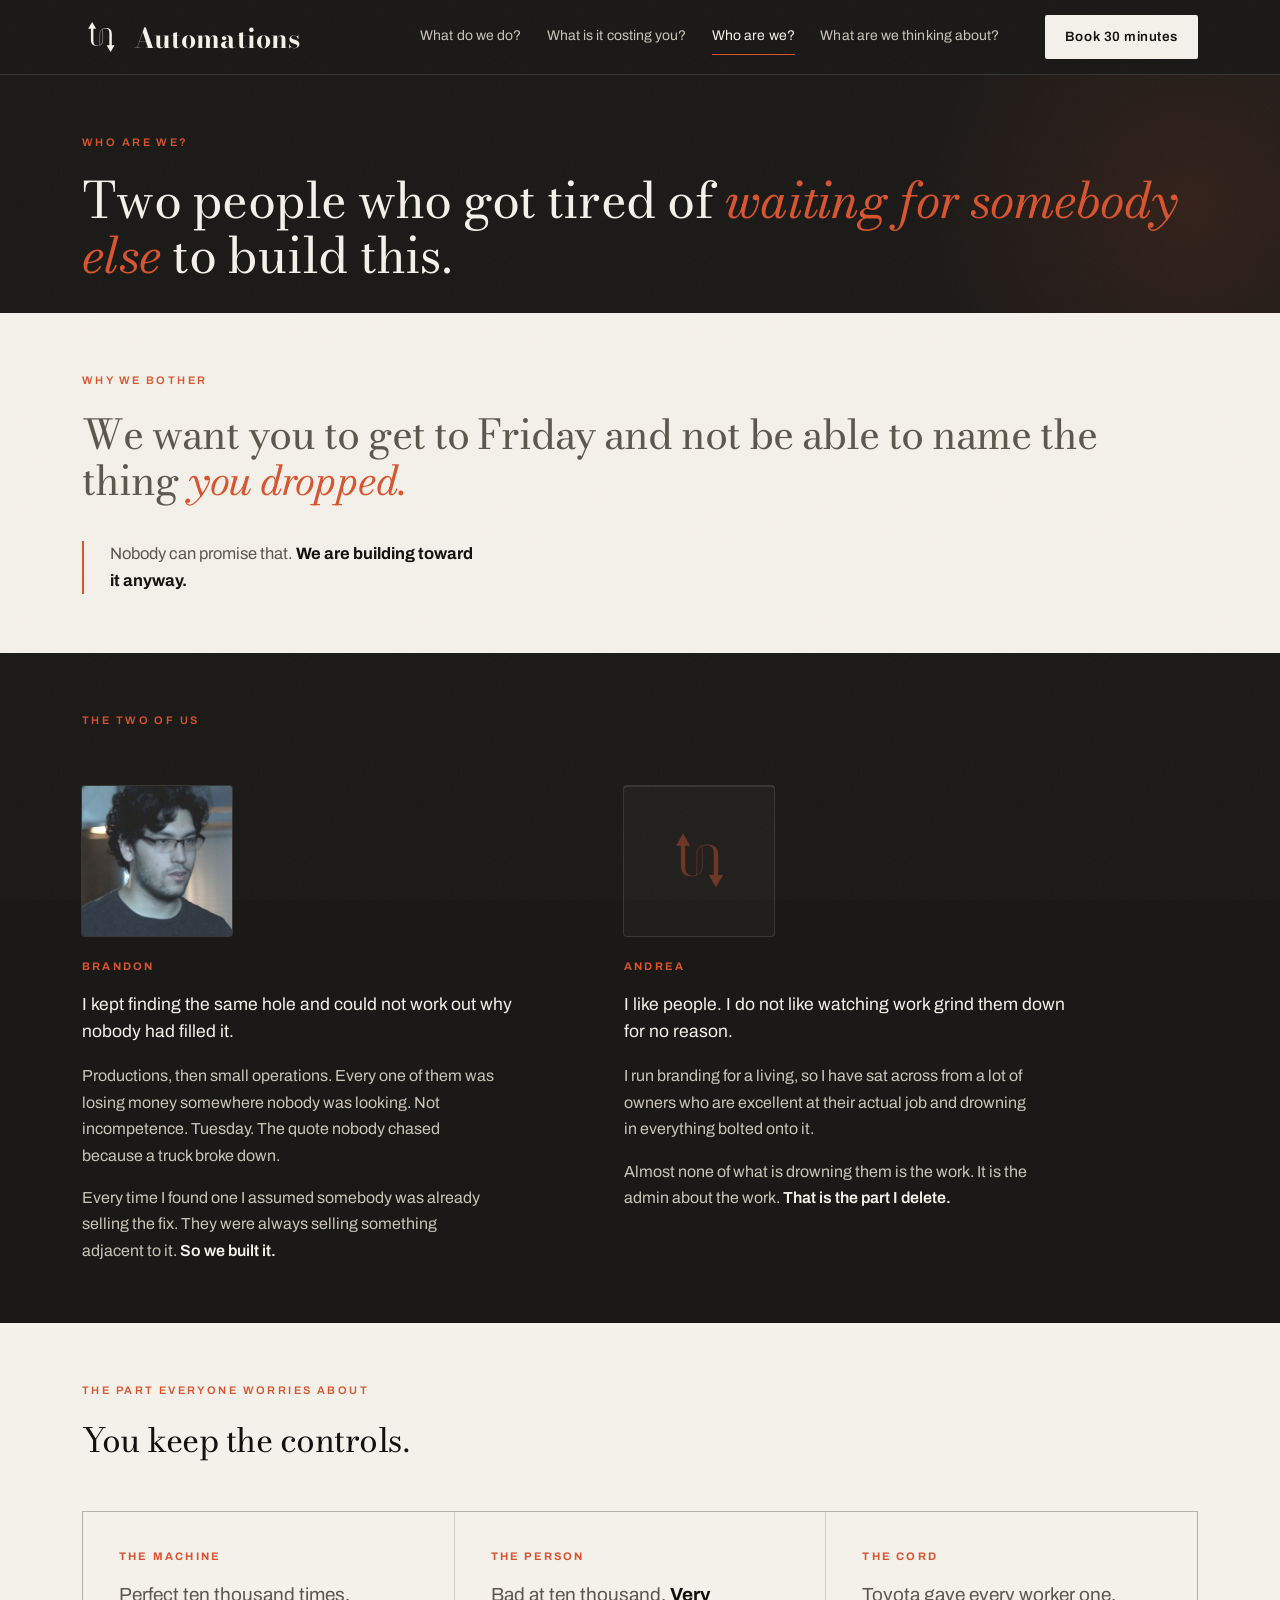
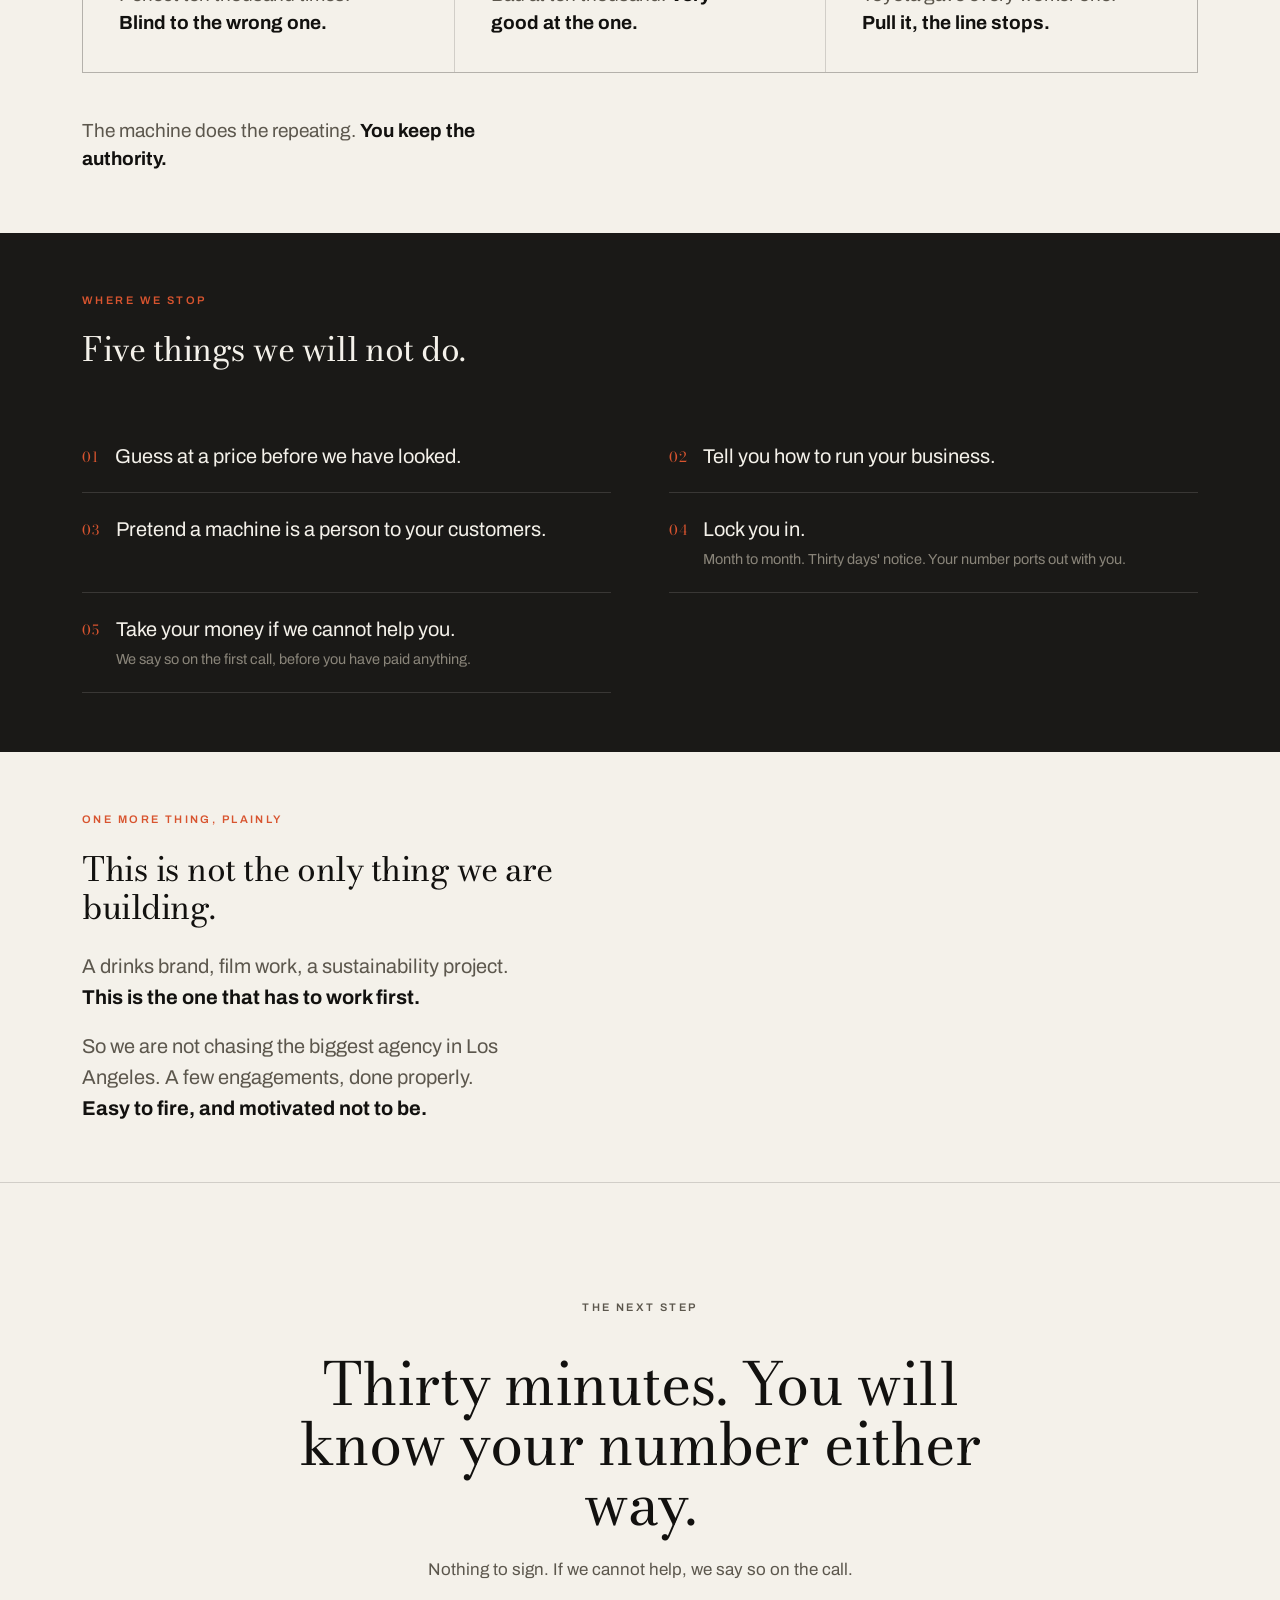
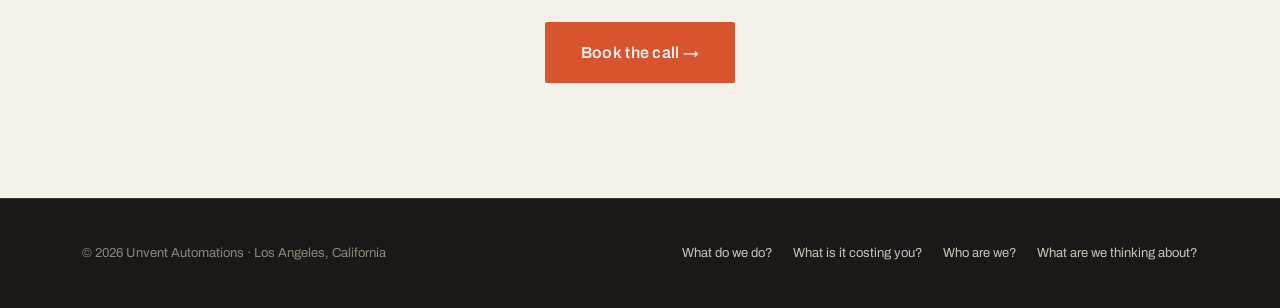
==== commit 85997263: "Let the display lines run the full container instead of the left third The headline was capped at 20" ====
--- a/about/index.html
+++ b/about/index.html
@@ -24,7 +24,7 @@
 <link rel="preconnect" href="https://fonts.googleapis.com">
 <link rel="preconnect" href="https://fonts.gstatic.com" crossorigin>
 <link href="https://fonts.googleapis.com/css2?family=Bodoni+Moda:opsz,wght@6..96,400;6..96,500;6..96,700&family=Archivo:wght@400;500;600;700&display=swap" rel="stylesheet">
-<link rel="stylesheet" href="/site.css?v=23d56638e1">
+<link rel="stylesheet" href="/site.css?v=1d497bc8f4">
 </head>
 <body>
 
@@ -85,7 +85,7 @@
 <section class="band paper">
   <div class="wrap">
     <p class="eyebrow">The part everyone worries about</p>
-    <h2 style="max-width:13ch">You keep the controls.</h2>
+    <h2>You keep the controls.</h2>
     <div class="triad">
       <div class="tcell">
         <div class="k">The machine</div>
@@ -107,7 +107,7 @@
 <section class="band">
   <div class="wrap">
     <p class="eyebrow">Where we stop</p>
-    <h2 style="max-width:13ch">Five things we will not do.</h2>
+    <h2>Five things we will not do.</h2>
     <ul class="wont">
       <li><span class="no">01</span><span>Guess at a price before we have looked.</span></li>
       <li><span class="no">02</span><span>Tell you how to run your business.</span></li>
@@ -122,7 +122,7 @@
   <div class="wrap">
     <p class="eyebrow">One more thing, plainly</p>
     <div class="plain">
-      <h2 style="max-width:15ch; margin-bottom:24px">This is not the only thing we are building.</h2>
+      <h2 style="margin-bottom:24px">This is not the only thing we are building.</h2>
       <p>A drinks brand, film work, a sustainability project. <b>This is the one that has to work first.</b></p>
       <p>So we are not chasing the biggest agency in Los Angeles. A few engagements, done properly. <b>Easy to fire, and motivated not to be.</b></p>
     </div>
--- a/site.css
+++ b/site.css
@@ -410,9 +410,9 @@
   background:radial-gradient(circle, rgba(216,84,47,.13), transparent 62%); pointer-events:none;
 }
 @media(max-width:640px){ .page-head::before{top:-140px; right:-170px; width:400px; height:400px} }
-.page-head h1{max-width:16ch; position:relative; text-wrap:balance}
+.page-head h1{position:relative}
 .page-head h1 em{font-style:italic; color:var(--ember)}
-.page-head .lede{margin-top:26px; max-width:56ch}
+.page-head .lede{margin-top:24px; max-width:60ch}
 
 .prose{max-width:70ch; padding-bottom:clamp(56px,7vw,96px)}
 .prose h2{font-size:clamp(24px,3vw,38px); margin:clamp(44px,5vw,68px) 0 18px; text-wrap:balance}
@@ -527,12 +527,11 @@
 .band.paper p b,.band.paper b{color:var(--ink)}
 
 /* --- the hinge, set large on paper --- */
-.statement{max-width:19ch; margin:0}
+.statement{max-width:none; margin:0}
 .statement.big-line{
   font-family:var(--display); font-optical-sizing:none;
   font-variation-settings:'opsz' 8,'wght' 400;
-  font-size:clamp(32px,6.2vw,80px); line-height:1.02; letter-spacing:-.025em;
-  text-wrap:balance;
+  letter-spacing:-.025em;
 }
 .statement em{font-style:italic; color:var(--ember)}
 .statement-note{
@@ -603,9 +602,9 @@
    door and it is the one place a big statement earns its size.
    Everything below is the interior scale.
    ================================================================ */
-.page-head h1{font-size:clamp(30px,3.9vw,52px); line-height:1.08; max-width:20ch}
+.page-head h1{font-size:clamp(30px,3.9vw,52px); line-height:1.1; max-width:none}
 .statement.big-line{font-size:clamp(25px,3.2vw,42px); line-height:1.12}
-.band h2{font-size:clamp(22px,2.6vw,34px); line-height:1.14}
+.band h2{font-size:clamp(22px,2.6vw,34px); line-height:1.14; max-width:none}
 
 /* Padding was tuned around 104px headlines. With the interior scale reduced,
    the same padding leaves each band mostly empty and adds scroll for nothing -
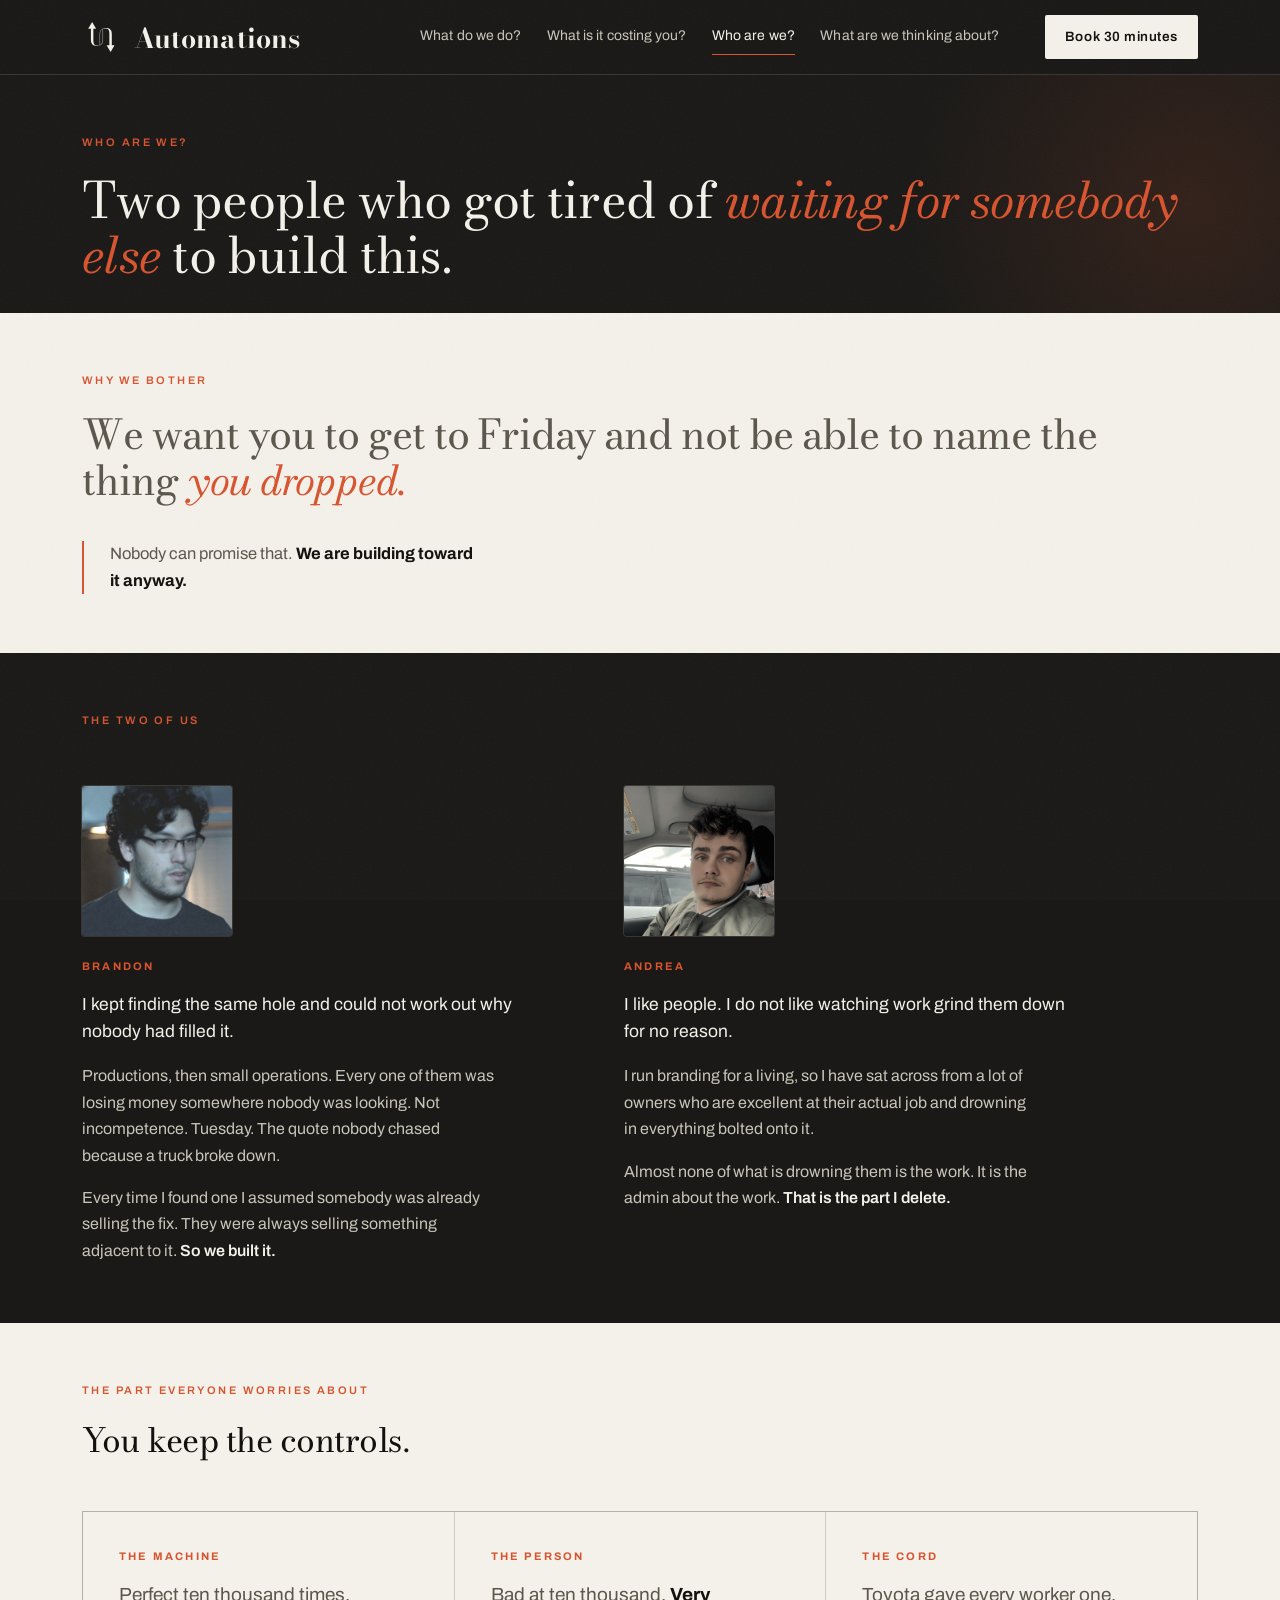
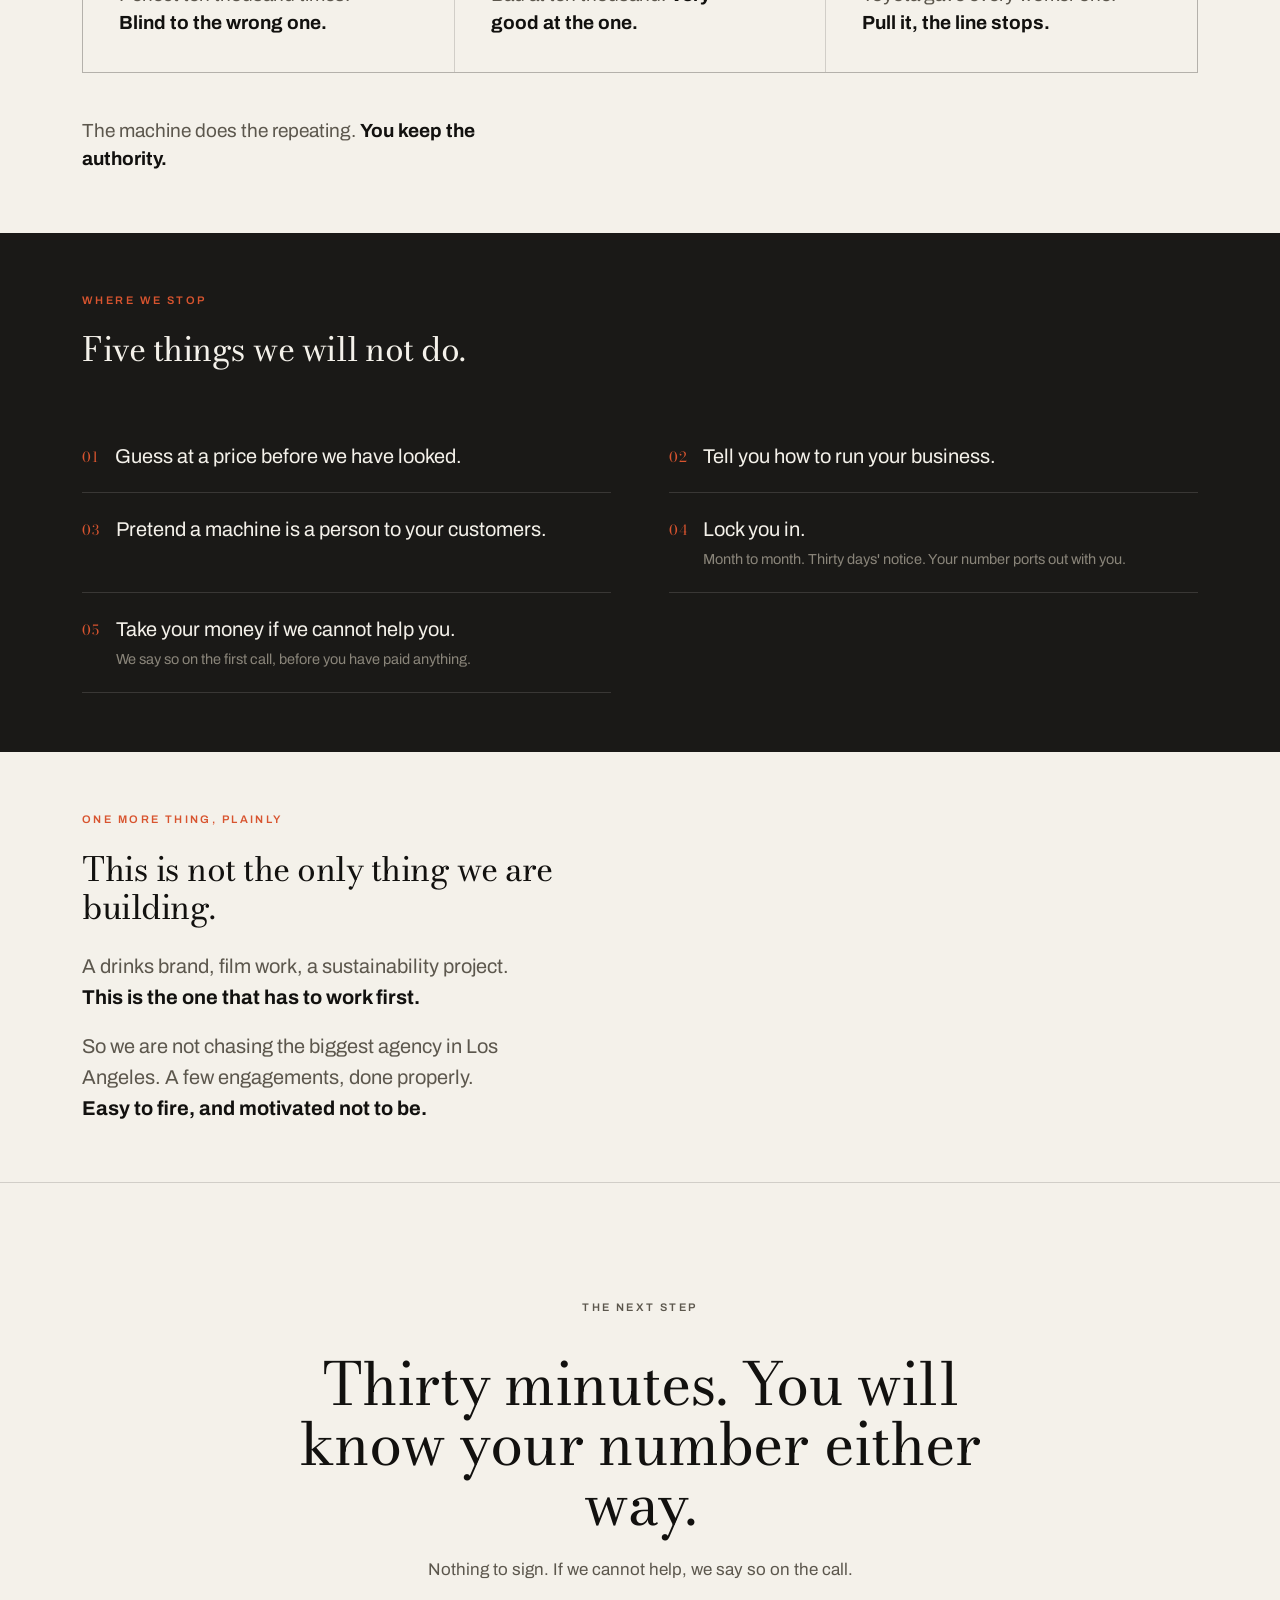
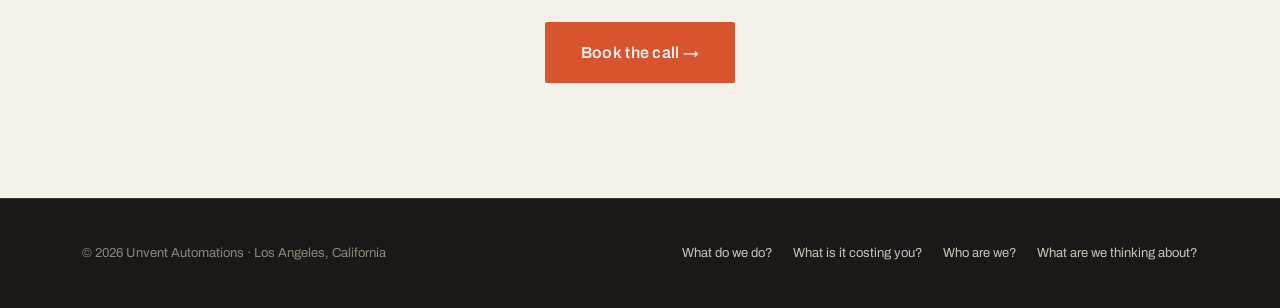
==== commit 8c6c74f3: "Add Andrea's photo and delete the arrow placeholder Both founders have real faces on the home page a" ====
--- a/about/index.html
+++ b/about/index.html
@@ -24,7 +24,7 @@
 <link rel="preconnect" href="https://fonts.googleapis.com">
 <link rel="preconnect" href="https://fonts.gstatic.com" crossorigin>
 <link href="https://fonts.googleapis.com/css2?family=Bodoni+Moda:opsz,wght@6..96,400;6..96,500;6..96,700&family=Archivo:wght@400;500;600;700&display=swap" rel="stylesheet">
-<link rel="stylesheet" href="/site.css?v=1d497bc8f4">
+<link rel="stylesheet" href="/site.css?v=f98708f704">
 </head>
 <body>
 
@@ -72,7 +72,7 @@
         <p class="fbody">Every time I found one I assumed somebody was already selling the fix. They were always selling something adjacent to it. <b>So we built it.</b></p>
       </div>
       <div class="fcard">
-        <div class="portrait mark" aria-hidden="true"><svg viewBox="0 0 113.89 123.5"><path fill="currentColor" d="M87.68,85.92v-33.07c0-5.85-1.53-10.2-4.57-13.03-3.05-2.83-7.46-4.25-13.22-4.25h-.03c-2.99,0-5.53.34-7.59,1.01-.14.03-.27.08-.4.14-.38.12-.74.27-1.08.42-.01.01-.03.01-.04.02-2.3,1.05-4.1,2.45-5.4,4.17-1.34,1.78-2.23,3.5-2.66,5.15-.44,1.66-.65,3.49-.65,5.51v33.87c-1.96.7-4.22,1.05-6.73,1.05-1.92,0-3.63-.26-5.12-.79-1.48-.53-2.73-1.41-3.74-2.63-1.01-1.22-1.76-2.83-2.27-4.82-.5-1.99-.75-4.43-.75-7.31v-33.79h7.98l-.57-.99-.58-1.01-10.44-18.07-10.44,18.07-.58,1.01-.57.99h8v33.07c0,5.85,1.52,10.2,4.57,13.03,3.05,2.83,7.45,4.25,13.21,4.25h.04c2.99,0,5.52-.34,7.58-1.01.14-.04.28-.08.41-.14.38-.12.74-.27,1.08-.43.01,0,.02-.01.03-.01,2.31-1.05,4.11-2.44,5.4-4.17,1.35-1.78,2.24-3.49,2.67-5.15.43-1.66.65-3.49.65-5.51v-33.87c1.97-.7,4.21-1.05,6.73-1.05,1.92,0,3.62.27,5.11.79,1.49.53,2.74,1.41,3.74,2.63,1.01,1.23,1.77,2.83,2.27,4.83.51,1.99.76,4.42.76,7.3v33.79h-7.99l.57.99.58,1.01,10.44,18.07,10.44-18.07.58-1.01.57-.99h-7.99ZM60.79,70.06c0,1.73-.08,3.18-.22,4.36-.14,1.18-.35,2.18-.61,3.02-.27.84-.58,1.58-.94,2.2s-.78,1.25-1.26,1.87c-1.32,1.79-2.86,3.09-4.64,3.92v-32c0-1.73.07-3.18.21-4.36.15-1.17.35-2.18.62-3.02.26-.84.57-1.57.93-2.2.36-.62.78-1.24,1.26-1.87,1.32-1.79,2.88-3.1,4.65-3.91v31.99Z"/></svg></div>
+        <div class="portrait"><img src="/team/andrea.jpg" width="760" height="760" loading="lazy" decoding="async" alt="Andrea"></div>
         <p class="fname">Andrea</p>
         <p class="fbody lead">I like people. I do not like watching work grind them down for no reason.</p>
         <p class="fbody">I run branding for a living, so I have sat across from a lot of owners who are excellent at their actual job and drowning in everything bolted onto it.</p>
--- a/site.css
+++ b/site.css
@@ -497,10 +497,6 @@
      graded portrait reads as a stock photo, which is the thing to avoid. */
   filter:saturate(.62) contrast(1.06) sepia(.16) brightness(1.1);
 }
-/* stand-in until a real photo exists. The mark, not a silhouette and never a
-   generated face. Delete the element the moment the photo lands. */
-.portrait.mark{display:grid; place-items:center; background:#211F1D}
-.portrait.mark svg{width:46%; height:auto; color:var(--ember); opacity:.42}
 
 .founder .who{margin-bottom:16px}
 .founder .portrait{--pw:96px}
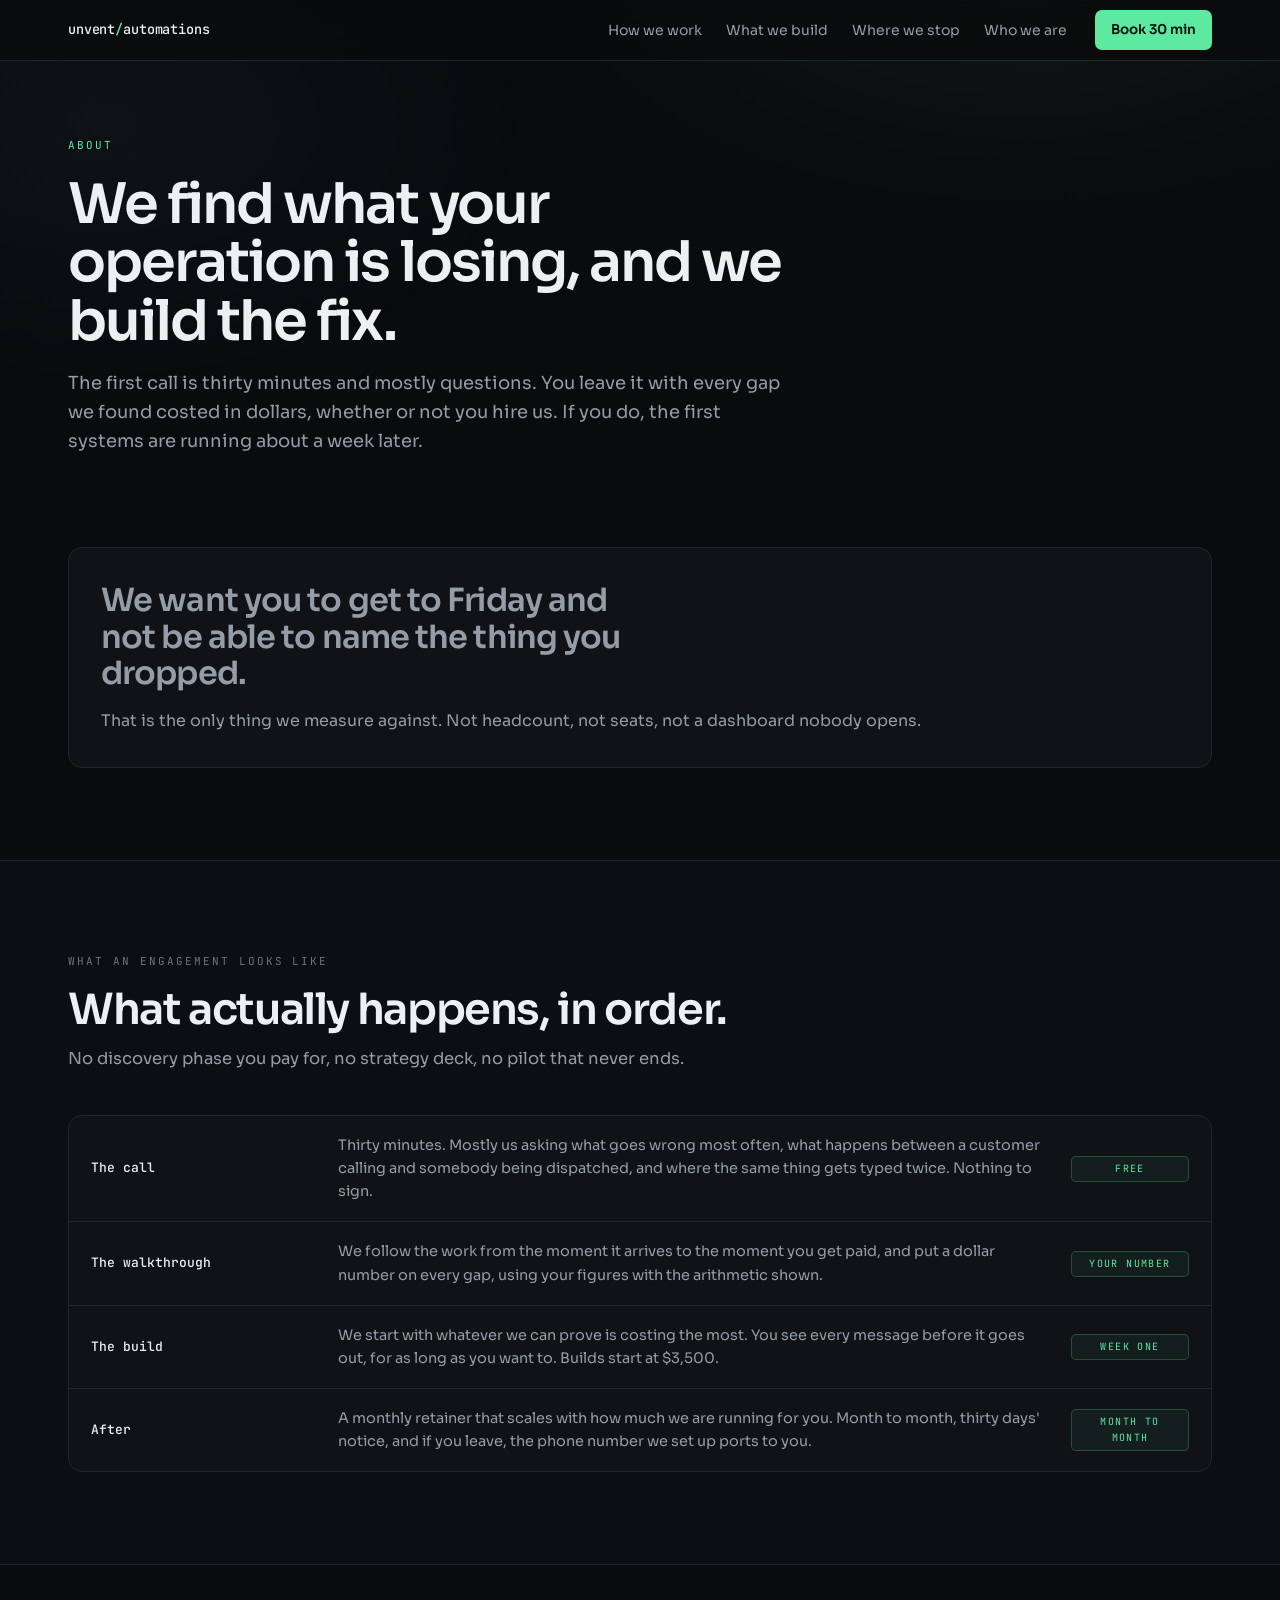
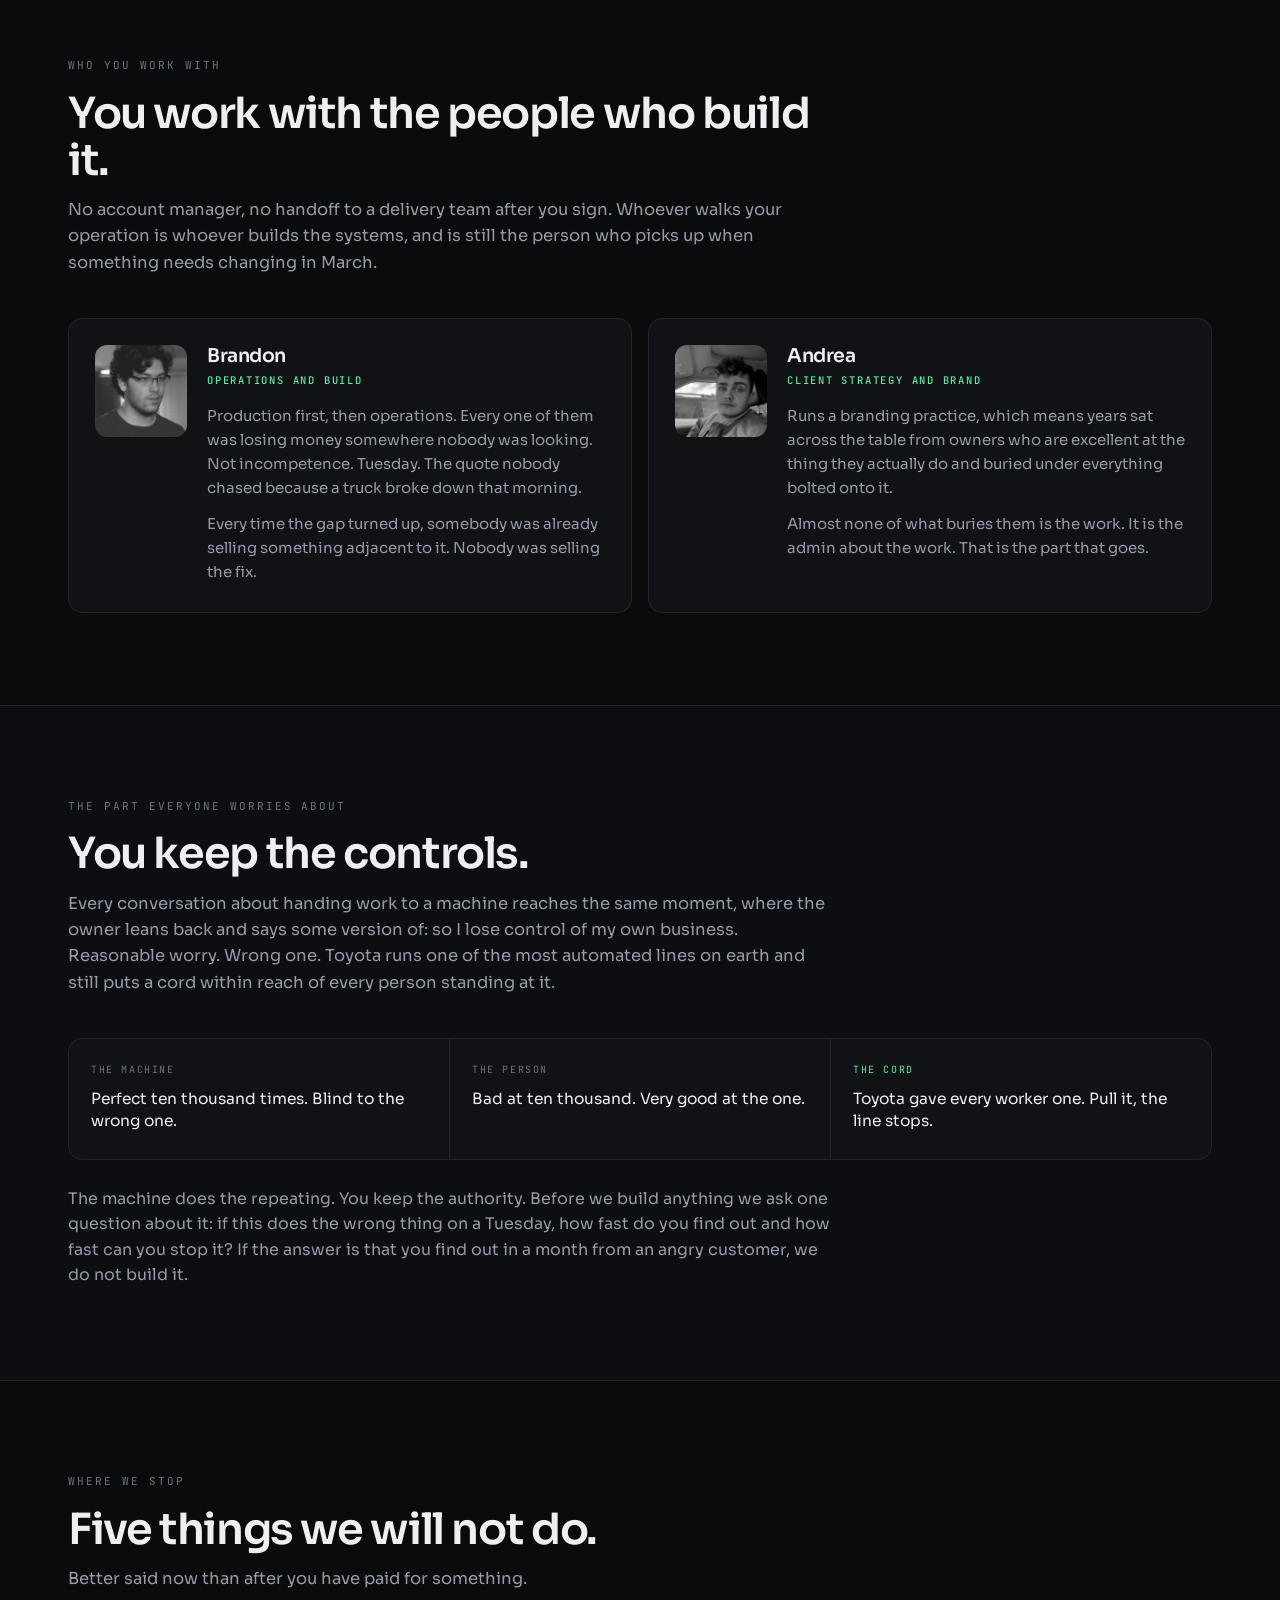
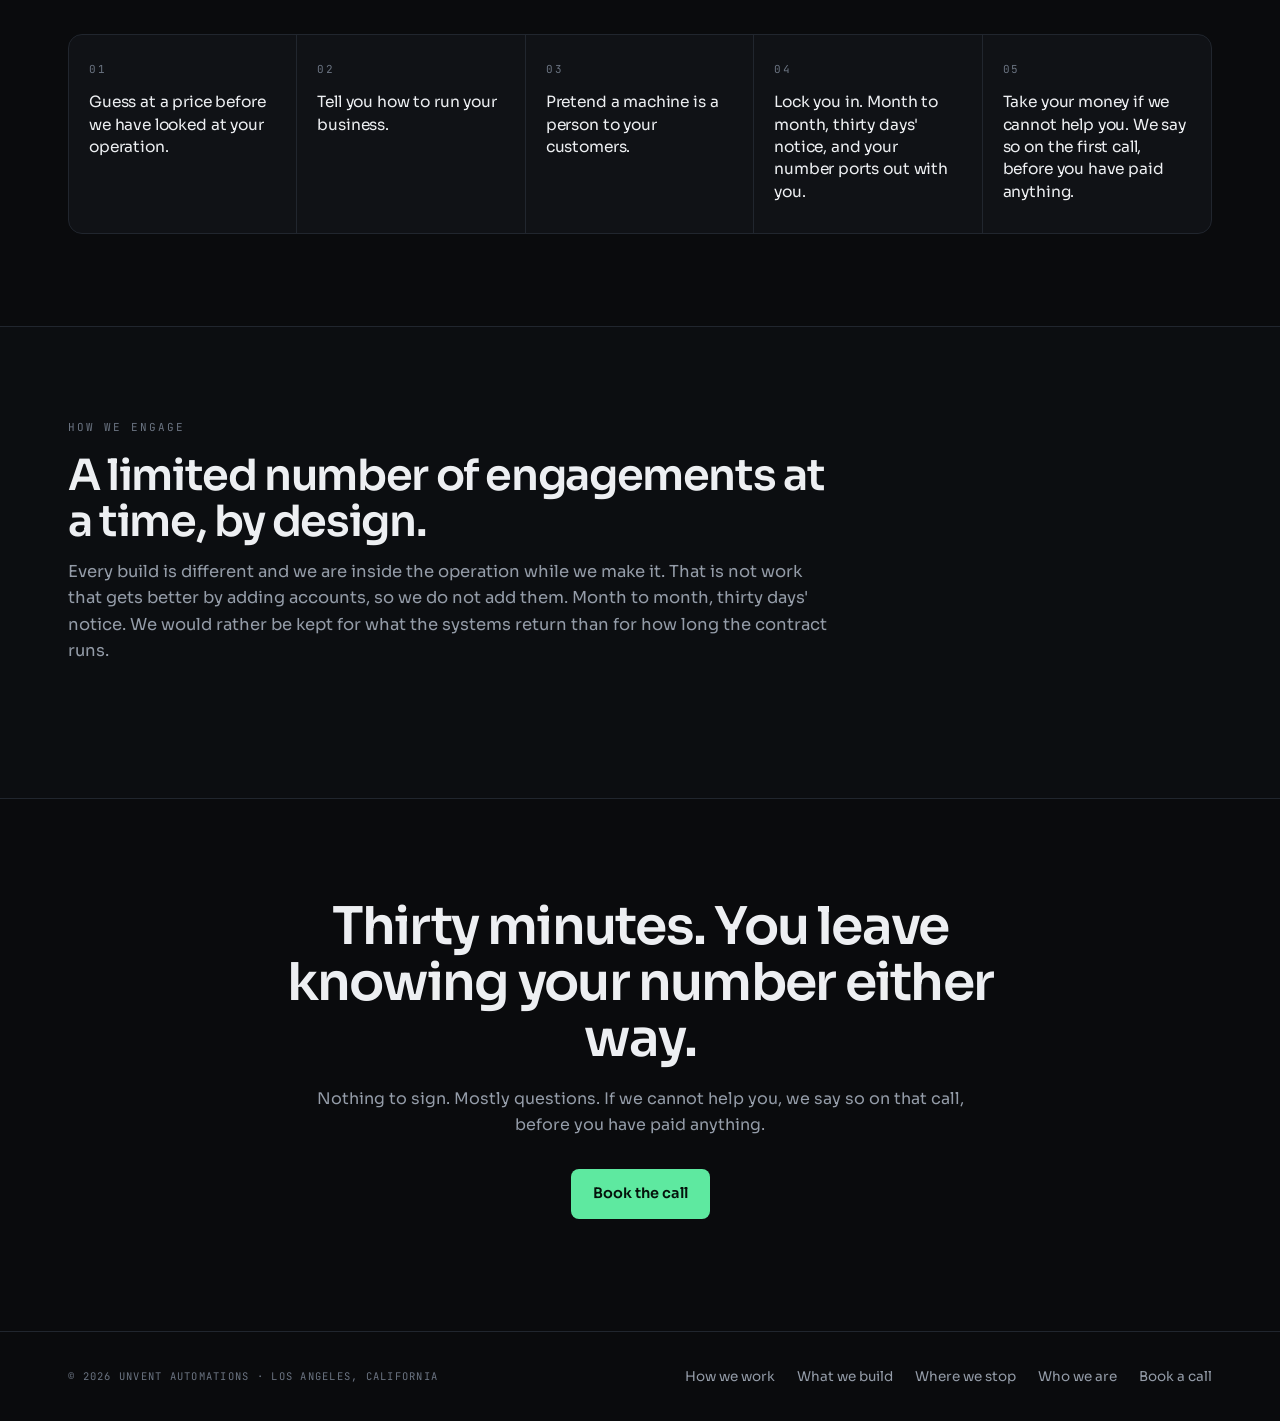
==== commit c2400aa4: "Redesign the site: dark console layout, general positioning, notes removed The old site sold five ho" ====
--- a/about/index.html
+++ b/about/index.html
@@ -2,150 +2,155 @@
 <html lang="en">
 <head>
 <meta charset="utf-8">
-<meta name="viewport" content="width=device-width, initial-scale=1, viewport-fit=cover">
-<meta name="theme-color" content="#1A1917">
-<title>Who are we? - Unvent Automations</title>
-<meta name="description" content="Two people who kept finding the same hole in small businesses and got tired of waiting for somebody else to fill it.">
+<meta name="viewport" content="width=device-width,initial-scale=1">
+<title>Who we are - Unvent Automations</title>
+<meta name="description" content="We walk your operation, cost every gap in dollars, and build the fix. What an engagement looks like, who you work with, and the five things we will not do.">
+<link rel="canonical" href="https://unventautomations.com/about/">
+<meta name="theme-color" content="#0A0B0D">
+<meta name="color-scheme" content="dark">
+<meta property="og:type" content="website">
+<meta property="og:site_name" content="Unvent Automations">
+<meta property="og:title" content="Who we are - Unvent Automations">
+<meta property="og:description" content="We find what your operation is losing, and we build the fix.">
+<meta property="og:url" content="https://unventautomations.com/about/">
+<meta property="og:image" content="https://unventautomations.com/og-about.png">
+<meta name="twitter:card" content="summary_large_image">
+<meta name="twitter:title" content="Who we are - Unvent Automations">
+<meta name="twitter:description" content="We find what your operation is losing, and we build the fix.">
+<meta name="twitter:image" content="https://unventautomations.com/og-about.png">
 <link rel="icon" href="/favicon.svg" type="image/svg+xml">
 <link rel="apple-touch-icon" href="/apple-touch-icon.png">
-<link rel="canonical" href="https://unventautomations.com/about/">
-<meta property="og:site_name" content="Unvent Automations">
-<meta property="og:title" content="Who are we? - Unvent Automations">
-<meta property="og:description" content="Two people who kept finding the same hole in small businesses and got tired of waiting for somebody else to fill it.">
-<meta property="og:type" content="website">
-<meta property="og:url" content="https://unventautomations.com/about/">
-<meta property="og:image" content="https://unventautomations.com/og-about.png">
-<meta property="og:image:width" content="1200">
-<meta property="og:image:height" content="630">
-<meta name="twitter:card" content="summary_large_image">
-<meta name="twitter:title" content="Who are we? - Unvent Automations">
-<meta name="twitter:description" content="Two people who kept finding the same hole in small businesses and got tired of waiting for somebody else to fill it.">
-<meta name="twitter:image" content="https://unventautomations.com/og-about.png">
 <link rel="preconnect" href="https://fonts.googleapis.com">
 <link rel="preconnect" href="https://fonts.gstatic.com" crossorigin>
-<link href="https://fonts.googleapis.com/css2?family=Bodoni+Moda:opsz,wght@6..96,400;6..96,500;6..96,700&family=Archivo:wght@400;500;600;700&display=swap" rel="stylesheet">
-<link rel="stylesheet" href="/site.css?v=f98708f704">
+<link href="https://fonts.googleapis.com/css2?family=JetBrains+Mono:wght@400;500&family=Sora:wght@400;500;600&display=swap" rel="stylesheet">
+<link rel="stylesheet" href="/f.css">
 </head>
 <body>
+<a class="skip" href="#main">Skip to content</a>
 
-<nav>
-  <div class="wrap">
-    <a class="lockup" href="/">
-      <svg viewBox="0 0 113.89 123.5" aria-hidden="true"><path fill="currentColor" d="M87.68,85.92v-33.07c0-5.85-1.53-10.2-4.57-13.03-3.05-2.83-7.46-4.25-13.22-4.25h-.03c-2.99,0-5.53.34-7.59,1.01-.14.03-.27.08-.4.14-.38.12-.74.27-1.08.42-.01.01-.03.01-.04.02-2.3,1.05-4.1,2.45-5.4,4.17-1.34,1.78-2.23,3.5-2.66,5.15-.44,1.66-.65,3.49-.65,5.51v33.87c-1.96.7-4.22,1.05-6.73,1.05-1.92,0-3.63-.26-5.12-.79-1.48-.53-2.73-1.41-3.74-2.63-1.01-1.22-1.76-2.83-2.27-4.82-.5-1.99-.75-4.43-.75-7.31v-33.79h7.98l-.57-.99-.58-1.01-10.44-18.07-10.44,18.07-.58,1.01-.57.99h8v33.07c0,5.85,1.52,10.2,4.57,13.03,3.05,2.83,7.45,4.25,13.21,4.25h.04c2.99,0,5.52-.34,7.58-1.01.14-.04.28-.08.41-.14.38-.12.74-.27,1.08-.43.01,0,.02-.01.03-.01,2.31-1.05,4.11-2.44,5.4-4.17,1.35-1.78,2.24-3.49,2.67-5.15.43-1.66.65-3.49.65-5.51v-33.87c1.97-.7,4.21-1.05,6.73-1.05,1.92,0,3.62.27,5.11.79,1.49.53,2.74,1.41,3.74,2.63,1.01,1.23,1.77,2.83,2.27,4.83.51,1.99.76,4.42.76,7.3v33.79h-7.99l.57.99.58,1.01,10.44,18.07,10.44-18.07.58-1.01.57-.99h-7.99ZM60.79,70.06c0,1.73-.08,3.18-.22,4.36-.14,1.18-.35,2.18-.61,3.02-.27.84-.58,1.58-.94,2.2s-.78,1.25-1.26,1.87c-1.32,1.79-2.86,3.09-4.64,3.92v-32c0-1.73.07-3.18.21-4.36.15-1.17.35-2.18.62-3.02.26-.84.57-1.57.93-2.2.36-.62.78-1.24,1.26-1.87,1.32-1.79,2.88-3.1,4.65-3.91v31.99Z"/></svg>
-      <span class="word">Automations</span>
-    </a>
-    <div class="navlinks">
-      <a href="/#what">What do we do?</a>
-      <a href="/#math">What is it costing you?</a>
-      <a href="/about/" aria-current="page">Who are we?</a>
-      <a href="/notes/">What are we thinking about?</a>
-    </div>
-    <a class="navcta" href="https://calendly.com/andre-unventautomations/30min" target="_blank" rel="noopener"><span class="long">Book 30 minutes</span><span class="short">Book a call</span></a>
+<nav aria-label="Primary"><div class="wrap">
+  <a class="brand" href="/">unvent<span>/</span>automations</a>
+  <div class="links">
+    <a href="/#how">How we work</a>
+    <a href="/#build">What we build</a>
+    <a href="/#limits">Where we stop</a>
+    <a href="/about/">Who we are</a>
   </div>
-</nav>
-<header class="page-head">
-  <div class="wrap">
-    <p class="eyebrow">Who are we?</p>
-    <h1>Two people who got tired of <em>waiting for somebody else</em> to build this.</h1>
+  <a href="https://calendly.com/andre-unventautomations/30min" class="ncta">Book 30 min</a>
+</div></nav>
+
+<main id="main">
+
+<header class="pagehead"><div class="wrap">
+  <p class="e">About</p>
+  <h1>We find what your operation is losing, and we build the fix.</h1>
+  <p class="sub">The first call is thirty minutes and mostly questions. You leave it with every gap we found costed in dollars, whether or not you hire us. If you do, the first systems are running about a week later.</p>
+</div></header>
+
+<section><div class="wrap">
+  <div class="quoteblock">
+    <p class="q">We want you to get to Friday and not be able to name the thing you dropped.</p>
+    <p>That is the only thing we measure against. Not headcount, not seats, not a dashboard nobody opens.</p>
   </div>
-</header>
+</div></section>
 
-<section class="band paper">
-  <div class="wrap">
-    <p class="eyebrow">Why we bother</p>
-    <p class="statement big-line">We want you to get to Friday and not be able to name the thing <em>you dropped.</em></p>
-    <p class="statement-note">Nobody can promise that. <b>We are building toward it anyway.</b></p>
+<section class="band"><div class="wrap">
+  <div class="shead">
+    <p class="e">What an engagement looks like</p>
+    <h2>What actually happens, in order.</h2>
+    <p>No discovery phase you pay for, no strategy deck, no pilot that never ends.</p>
   </div>
-</section>
+  <div class="rows">
+    <div class="r"><span class="nm">The call</span><p>Thirty minutes. Mostly us asking what goes wrong most often, what happens between a customer calling and somebody being dispatched, and where the same thing gets typed twice. Nothing to sign.</p><span class="s">Free</span></div>
+    <div class="r"><span class="nm">The walkthrough</span><p>We follow the work from the moment it arrives to the moment you get paid, and put a dollar number on every gap, using your figures with the arithmetic shown.</p><span class="s">Your number</span></div>
+    <div class="r"><span class="nm">The build</span><p>We start with whatever we can prove is costing the most. You see every message before it goes out, for as long as you want to. Builds start at $3,500.</p><span class="s">Week one</span></div>
+    <div class="r"><span class="nm">After</span><p>A monthly retainer that scales with how much we are running for you. Month to month, thirty days' notice, and if you leave, the phone number we set up ports to you.</p><span class="s">Month to month</span></div>
+  </div>
+</div></section>
 
-<!-- The quote is the whole story. It had four paragraphs of setup under it and
-     they said nothing the line does not already say. Do not add them back. -->
-<section class="band">
-  <div class="wrap">
-    <p class="eyebrow">The two of us</p>
-    <div class="fpair">
-      <div class="fcard">
-        <div class="portrait"><img src="/team/brandon.jpg" width="760" height="760" loading="lazy" decoding="async" alt="Brandon Shin"></div>
-        <p class="fname">Brandon</p>
-        <p class="fbody lead">I kept finding the same hole and could not work out why nobody had filled it.</p>
-        <p class="fbody">Productions, then small operations. Every one of them was losing money somewhere nobody was looking. Not incompetence. Tuesday. The quote nobody chased because a truck broke down.</p>
-        <p class="fbody">Every time I found one I assumed somebody was already selling the fix. They were always selling something adjacent to it. <b>So we built it.</b></p>
+<section><div class="wrap">
+  <div class="shead">
+    <p class="e">Who you work with</p>
+    <h2>You work with the people who build it.</h2>
+    <p>No account manager, no handoff to a delivery team after you sign. Whoever walks your operation is whoever builds the systems, and is still the person who picks up when something needs changing in March.</p>
+  </div>
+  <div class="people">
+    <article class="person">
+      <img src="/team/brandon.jpg" alt="Brandon" width="760" height="760" loading="lazy" decoding="async">
+      <div class="pb">
+        <p class="nm">Brandon</p>
+        <p class="q">Operations and build</p>
+        <p>Production first, then operations. Every one of them was losing money somewhere nobody was looking. Not incompetence. Tuesday. The quote nobody chased because a truck broke down that morning.</p>
+        <p>Every time the gap turned up, somebody was already selling something adjacent to it. Nobody was selling the fix.</p>
       </div>
-      <div class="fcard">
-        <div class="portrait"><img src="/team/andrea.jpg" width="760" height="760" loading="lazy" decoding="async" alt="Andrea"></div>
-        <p class="fname">Andrea</p>
-        <p class="fbody lead">I like people. I do not like watching work grind them down for no reason.</p>
-        <p class="fbody">I run branding for a living, so I have sat across from a lot of owners who are excellent at their actual job and drowning in everything bolted onto it.</p>
-        <p class="fbody">Almost none of what is drowning them is the work. It is the admin about the work. <b>That is the part I delete.</b></p>
+    </article>
+    <article class="person">
+      <img src="/team/andrea.jpg" alt="Andrea" width="760" height="760" loading="lazy" decoding="async">
+      <div class="pb">
+        <p class="nm">Andrea</p>
+        <p class="q">Client strategy and brand</p>
+        <p>Runs a branding practice, which means years sat across the table from owners who are excellent at the thing they actually do and buried under everything bolted onto it.</p>
+        <p>Almost none of what buries them is the work. It is the admin about the work. That is the part that goes.</p>
       </div>
-    </div>
+    </article>
   </div>
-</section>
+</div></section>
 
-<section class="band paper">
-  <div class="wrap">
-    <p class="eyebrow">The part everyone worries about</p>
+<section class="band"><div class="wrap">
+  <div class="shead">
+    <p class="e">The part everyone worries about</p>
     <h2>You keep the controls.</h2>
-    <div class="triad">
-      <div class="tcell">
-        <div class="k">The machine</div>
-        <p>Perfect ten thousand times. <b>Blind to the wrong one.</b></p>
-      </div>
-      <div class="tcell">
-        <div class="k">The person</div>
-        <p>Bad at ten thousand. <b>Very good at the one.</b></p>
-      </div>
-      <div class="tcell">
-        <div class="k">The cord</div>
-        <p>Toyota gave every worker one. <b>Pull it, the line stops.</b></p>
-      </div>
-    </div>
-    <p class="triad-after">The machine does the repeating. <b>You keep the authority.</b></p>
+    <p>Every conversation about handing work to a machine reaches the same moment, where the owner leans back and says some version of: so I lose control of my own business. Reasonable worry. Wrong one. Toyota runs one of the most automated lines on earth and still puts a cord within reach of every person standing at it.</p>
   </div>
-</section>
+  <div class="cord3">
+    <div class="c3"><p class="k">The machine</p><p>Perfect ten thousand times. Blind to the wrong one.</p></div>
+    <div class="c3"><p class="k">The person</p><p>Bad at ten thousand. Very good at the one.</p></div>
+    <div class="c3"><p class="k">The cord</p><p>Toyota gave every worker one. Pull it, the line stops.</p></div>
+  </div>
+  <p class="after">The machine does the repeating. You keep the authority. Before we build anything we ask one question about it: if this does the wrong thing on a Tuesday, how fast do you find out and how fast can you stop it? If the answer is that you find out in a month from an angry customer, we do not build it.</p>
+</div></section>
 
-<section class="band">
-  <div class="wrap">
-    <p class="eyebrow">Where we stop</p>
+<section><div class="wrap">
+  <div class="shead">
+    <p class="e">Where we stop</p>
     <h2>Five things we will not do.</h2>
-    <ul class="wont">
-      <li><span class="no">01</span><span>Guess at a price before we have looked.</span></li>
-      <li><span class="no">02</span><span>Tell you how to run your business.</span></li>
-      <li><span class="no">03</span><span>Pretend a machine is a person to your customers.</span></li>
-      <li><span class="no">04</span><span>Lock you in.<span class="tail">Month to month. Thirty days' notice. Your number ports out with you.</span></span></li>
-      <li><span class="no">05</span><span>Take your money if we cannot help you.<span class="tail">We say so on the first call, before you have paid anything.</span></span></li>
-    </ul>
+    <p>Better said now than after you have paid for something.</p>
   </div>
-</section>
+  <div class="lim">
+    <div class="li"><span class="n">01</span><p>Guess at a price before we have looked at your operation.</p></div>
+    <div class="li"><span class="n">02</span><p>Tell you how to run your business.</p></div>
+    <div class="li"><span class="n">03</span><p>Pretend a machine is a person to your customers.</p></div>
+    <div class="li"><span class="n">04</span><p>Lock you in. Month to month, thirty days' notice, and your number ports out with you.</p></div>
+    <div class="li"><span class="n">05</span><p>Take your money if we cannot help you. We say so on the first call, before you have paid anything.</p></div>
+  </div>
+</div></section>
 
-<section class="band paper">
-  <div class="wrap">
-    <p class="eyebrow">One more thing, plainly</p>
-    <div class="plain">
-      <h2 style="margin-bottom:24px">This is not the only thing we are building.</h2>
-      <p>A drinks brand, film work, a sustainability project. <b>This is the one that has to work first.</b></p>
-      <p>So we are not chasing the biggest agency in Los Angeles. A few engagements, done properly. <b>Easy to fire, and motivated not to be.</b></p>
-    </div>
+<section class="band"><div class="wrap">
+  <div class="shead">
+    <p class="e">How we engage</p>
+    <h2>A limited number of engagements at a time, by design.</h2>
+    <p>Every build is different and we are inside the operation while we make it. That is not work that gets better by adding accounts, so we do not add them. Month to month, thirty days' notice. We would rather be kept for what the systems return than for how long the contract runs.</p>
   </div>
-</section>
+</div></section>
 
-<!-- hairline because this paper section follows another paper section -->
-<section class="close" id="book" style="border-top:1px solid var(--rule-dark)">
-  <div class="wrap" style="max-width:1180px">
-    <p class="eyebrow">The next step</p>
-    <h2>Thirty minutes. You will know your number either way.</h2>
-    <p>Nothing to sign. If we cannot help, we say so on the call.</p>
-    <a class="btn btn-primary" href="https://calendly.com/andre-unventautomations/30min" target="_blank" rel="noopener">Book the call &rarr;</a>
+<section id="book" class="close"><div class="wrap">
+  <h2>Thirty minutes. You leave knowing your number either way.</h2>
+  <p>Nothing to sign. Mostly questions. If we cannot help you, we say so on that call, before you have paid anything.</p>
+  <a class="b fill" href="https://calendly.com/andre-unventautomations/30min">Book the call</a>
+</div></section>
+
+</main>
+
+<footer><div class="wrap">
+  <span class="c">&copy; <span id="yy">2026</span> Unvent Automations &middot; Los Angeles, California</span>
+  <div class="fl">
+    <a href="/#how">How we work</a>
+    <a href="/#build">What we build</a>
+    <a href="/#limits">Where we stop</a>
+    <a href="/about/">Who we are</a>
+    <a href="https://calendly.com/andre-unventautomations/30min">Book a call</a>
   </div>
-</section>
-
-<footer>
-  <div class="wrap">
-    <div>&copy; <span id="yy">2026</span> Unvent Automations &middot; Los Angeles, California</div>
-    <div class="links"><a href="/#what">What do we do?</a> <a href="/#math">What is it costing you?</a> <a href="/about/">Who are we?</a> <a href="/notes/">What are we thinking about?</a></div>
-  </div>
-</footer>
+</div></footer>
 
 <script>document.getElementById('yy').textContent=new Date().getFullYear();</script>
-</body>
-</html>
+</body></html>
--- a/f.css
+++ b/f.css
@@ -0,0 +1,262 @@
+:root{
+  --bg:#0A0B0D; --panel:#101216; --panel-2:#15181D; --line:#21262E; --line-2:#2A313B;
+  --fg:#EDEFF2; --fg-2:#949CA8; --fg-3:#6B7482;
+  --on:#5EE9A0; --warn:#FFB454; --blue:#6FB6FF;
+  --mono:'JetBrains Mono',ui-monospace,SFMono-Regular,Menlo,monospace;
+  --sans:'Sora','Helvetica Neue',Helvetica,Arial,sans-serif;
+}
+*{box-sizing:border-box}
+html{scroll-behavior:smooth;-webkit-text-size-adjust:100%;text-size-adjust:100%}
+body{margin:0;background:var(--bg);color:var(--fg);font-family:var(--sans);font-size:16px;line-height:1.6;
+  -webkit-font-smoothing:antialiased;overflow-x:hidden}
+body::before{content:"";position:fixed;inset:0;z-index:0;pointer-events:none;
+  background:radial-gradient(780px 420px at 80% -6%,rgba(94,233,160,.06),transparent 68%),
+             radial-gradient(620px 380px at 8% 14%,rgba(111,182,255,.045),transparent 70%)}
+.wrap{max-width:1200px;margin:0 auto;
+  padding-left:max(28px,env(safe-area-inset-left));padding-right:max(28px,env(safe-area-inset-right));
+  position:relative;z-index:1}
+a{color:inherit}
+:focus-visible{outline:2px solid var(--on);outline-offset:3px;border-radius:4px}
+#how,#build,#control,#limits,#faq,#book{scroll-margin-top:78px}
+.skip{position:absolute;left:-9999px;top:0;background:var(--on);color:#05130C;padding:10px 16px;
+  border-radius:0 0 8px 0;font-size:14px;font-weight:600;z-index:200;text-decoration:none}
+.skip:focus{left:0}
+
+nav{position:sticky;top:0;z-index:80;background:rgba(10,11,13,.84);backdrop-filter:blur(14px);
+  -webkit-backdrop-filter:blur(14px);border-bottom:1px solid var(--line)}
+nav .wrap{display:flex;align-items:center;height:60px;gap:28px}
+.brand{font-family:var(--mono);font-size:13.5px;font-weight:500;letter-spacing:-.01em;text-decoration:none;white-space:nowrap}
+.brand span{color:var(--on)}
+nav .links{margin-left:auto;display:flex;gap:24px}
+nav .links a{font-size:14px;color:var(--fg-2);text-decoration:none;transition:color .16s}
+nav .links a:hover{color:var(--fg)}
+.ncta{font-size:13.5px;font-weight:600;background:var(--on);color:#05130C;padding:9px 16px;
+  border-radius:7px;text-decoration:none;white-space:nowrap;transition:filter .16s}
+.ncta:hover{filter:brightness(1.08)}
+
+.hero{padding:70px 0 0}
+.grid{display:grid;grid-template-columns:minmax(0,1fr) minmax(0,1.02fr);gap:52px;align-items:center}
+.grid>div{min-width:0}
+.eye{font-family:var(--mono);font-size:11px;letter-spacing:.18em;text-transform:uppercase;color:var(--on);
+  margin-bottom:22px;display:flex;align-items:center;gap:9px}
+.eye i{width:6px;height:6px;border-radius:50%;background:var(--on);display:inline-block;animation:blink 1.6s infinite}
+@keyframes blink{0%,100%{opacity:1}50%{opacity:.25}}
+h1{font-size:clamp(34px,4.9vw,57px);line-height:1.05;letter-spacing:-.035em;font-weight:600;margin:0 0 20px;max-width:15ch}
+h1 .u{position:relative;white-space:nowrap}
+h1 .u::after{content:"";position:absolute;left:0;right:0;bottom:.08em;height:.09em;background:var(--on);opacity:.5;border-radius:2px}
+.lede{color:var(--fg-2);font-size:17.5px;max-width:50ch;margin:0 0 28px}
+.btns{display:flex;gap:11px;flex-wrap:wrap}
+.b{font-size:14.5px;font-weight:600;padding:13px 22px;border-radius:8px;text-decoration:none;display:inline-block;transition:.18s}
+.b.fill{background:var(--on);color:#05130C}
+.b.fill:hover{filter:brightness(1.08);transform:translateY(-1px)}
+.b.out{border:1px solid var(--line);background:var(--panel);color:var(--fg)}
+.b.out:hover{border-color:var(--fg-3)}
+.who{margin-top:26px;font-family:var(--mono);font-size:11.5px;color:var(--fg-3);line-height:1.9}
+.who b{color:var(--fg-2);font-weight:400}
+
+.console{background:var(--panel);border:1px solid var(--line);border-radius:14px;overflow:hidden;min-width:0;
+  box-shadow:0 44px 100px -56px rgba(0,0,0,.95)}
+.cbar{display:flex;align-items:center;gap:10px;padding:11px 16px;border-bottom:1px solid var(--line);background:var(--panel-2)}
+.lights{display:flex;gap:6px}
+.lights i{width:9px;height:9px;border-radius:50%;background:#2A3039;display:block}
+.lights i:first-child{background:#3A424E}
+.cbar .t{font-family:var(--mono);font-size:11px;color:var(--fg-3);letter-spacing:.06em}
+.livepill{margin-left:auto;font-family:var(--mono);font-size:10px;letter-spacing:.16em;text-transform:uppercase;
+  color:var(--on);border:1px solid rgba(94,233,160,.28);background:rgba(94,233,160,.07);padding:4px 9px;border-radius:5px}
+.feed{height:344px;overflow:hidden;padding:14px 16px;font-family:var(--mono);font-size:12.2px;line-height:1.95;position:relative;display:flex;flex-direction:column;justify-content:flex-end}
+.feed::after{content:"";position:absolute;left:0;right:0;top:0;height:54px;
+  background:linear-gradient(var(--panel),rgba(16,18,22,0));pointer-events:none}
+.ln{display:grid;grid-template-columns:62px 92px minmax(0,1fr) auto;gap:12px;flex:0 0 auto;min-width:0;opacity:0;transform:translateY(5px);
+  animation:in .32s ease forwards;white-space:nowrap}
+@keyframes in{to{opacity:1;transform:none}}
+.ln .ts{color:var(--fg-3)}
+.ln .tag{font-weight:500}
+.ln .msg{color:var(--fg-2);overflow:hidden;text-overflow:ellipsis;min-width:0}
+.ln .ms{color:var(--fg-3);text-align:right}
+.t-in{color:var(--blue)}.t-ok{color:var(--on)}.t-wait{color:var(--warn)}.t-pay{color:var(--on)}
+.cfoot{display:grid;grid-template-columns:repeat(3,1fr);border-top:1px solid var(--line);background:var(--panel-2)}
+.cs{padding:14px 16px;border-right:1px solid var(--line)}
+.cs:last-child{border-right:0}
+.cs .k{font-family:var(--mono);font-size:9.5px;letter-spacing:.16em;text-transform:uppercase;color:var(--fg-3)}
+.cs .v{font-family:var(--mono);font-size:23px;font-weight:500;margin-top:4px;letter-spacing:-.02em;font-variant-numeric:tabular-nums}
+.cap{font-family:var(--mono);font-size:10.5px;color:var(--fg-3);margin:14px 0 0;text-align:right}
+
+section{padding:92px 0}
+.shead{margin-bottom:42px;max-width:760px}
+.shead .e{font-family:var(--mono);font-size:11px;letter-spacing:.18em;text-transform:uppercase;color:var(--fg-3);margin-bottom:15px}
+.shead h2{font-size:clamp(27px,3.7vw,43px);line-height:1.08;letter-spacing:-.032em;font-weight:600;margin:0 0 14px;max-width:24ch}
+.shead p{color:var(--fg-2);margin:0;font-size:16.5px}
+
+.steps{display:grid;grid-template-columns:repeat(3,1fr);gap:1px;background:var(--line);border:1px solid var(--line);border-radius:14px;overflow:hidden}
+.st{background:var(--panel);padding:28px 26px 30px;transition:background .2s}
+.st:hover{background:var(--panel-2)}
+.st .n{font-family:var(--mono);font-size:11px;letter-spacing:.16em;color:var(--on);display:block;margin-bottom:16px}
+.st h3{font-size:19.5px;letter-spacing:-.018em;margin:0 0 9px;font-weight:600;line-height:1.2}
+.st p{margin:0;color:var(--fg-2);font-size:15px}
+
+.band{border-top:1px solid var(--line);border-bottom:1px solid var(--line);background:#0C0E11}
+.rows{border:1px solid var(--line);border-radius:14px;overflow:hidden;background:var(--panel)}
+.r>*{min-width:0}
+.r{display:grid;grid-template-columns:225px minmax(0,1fr) 118px;gap:22px;padding:18px 22px;border-bottom:1px solid var(--line);align-items:center}
+.r:last-child{border-bottom:0}
+.r:hover{background:var(--panel-2)}
+.r .nm{font-family:var(--mono);font-size:13px;font-weight:500;color:var(--fg)}
+.r p{margin:0;color:var(--fg-2);font-size:14.5px}
+.r .s{font-family:var(--mono);font-size:10px;letter-spacing:.14em;text-transform:uppercase;color:var(--on);
+  border:1px solid rgba(94,233,160,.24);background:rgba(94,233,160,.06);padding:4px 8px;border-radius:5px;text-align:center}
+.after{color:var(--fg-2);margin:26px 0 0;max-width:64ch;font-size:16px}
+.after a{color:var(--on);text-decoration:none;border-bottom:1px solid rgba(94,233,160,.35)}
+.after a:hover{border-bottom-color:var(--on)}
+
+.cord{display:grid;grid-template-columns:1fr 1fr;gap:48px;align-items:start}
+.cord h2{font-size:clamp(26px,3.5vw,40px);line-height:1.1;letter-spacing:-.03em;font-weight:600;margin:0 0 16px;max-width:15ch}
+.cord .e{font-family:var(--mono);font-size:11px;letter-spacing:.18em;text-transform:uppercase;color:var(--fg-3);margin-bottom:15px}
+.cord p{color:var(--fg-2);margin:0 0 14px}
+.split{display:grid;grid-template-columns:1fr 1fr;gap:1px;background:var(--line);border:1px solid var(--line);border-radius:14px;overflow:hidden;margin-bottom:18px}
+.sp{background:var(--panel);padding:22px 20px}
+.sp .k{font-family:var(--mono);font-size:10px;letter-spacing:.16em;text-transform:uppercase;color:var(--fg-3);margin-bottom:10px}
+.sp p{margin:0;font-size:15px;color:var(--fg);line-height:1.5}
+.sp.b2 .k{color:var(--on)}
+.pull{border-left:2px solid var(--on);padding:4px 0 4px 18px;margin:22px 0 0}
+.pull p{color:var(--fg);font-size:17px;margin:0;letter-spacing:-.012em}
+
+.lim{display:grid;grid-template-columns:1fr;background:var(--panel);border:1px solid var(--line);border-radius:14px;overflow:hidden}
+.li{padding:22px 22px 24px;border-bottom:1px solid var(--line)}
+.li:last-child{border-bottom:0}
+@media(min-width:1000px){
+  .lim{grid-template-columns:repeat(5,1fr)}
+  .li{border-bottom:0;border-right:1px solid var(--line);padding:26px 20px 30px}
+  .li:last-child{border-right:0}
+}
+.li .n{font-family:var(--mono);font-size:11px;color:var(--fg-3);letter-spacing:.16em;display:block;margin-bottom:12px}
+.li p{margin:0;font-size:15.5px;color:var(--fg);line-height:1.45;letter-spacing:-.01em}
+
+.nlist{display:grid;grid-template-columns:repeat(3,1fr);gap:16px}
+.nc{display:block;background:var(--panel);border:1px solid var(--line);border-radius:14px;padding:26px 24px 28px;text-decoration:none;transition:.2s}
+.nc:hover{border-color:var(--line-2);transform:translateY(-2px);background:var(--panel-2)}
+.nc .d{font-family:var(--mono);font-size:10.5px;letter-spacing:.14em;text-transform:uppercase;color:var(--fg-3);display:block;margin-bottom:14px}
+.nc h3{font-size:19px;letter-spacing:-.02em;font-weight:600;margin:0 0 10px;line-height:1.2}
+.nc p{margin:0;color:var(--fg-2);font-size:14.5px}
+.nc .go{display:inline-block;margin-top:16px;font-family:var(--mono);font-size:11px;letter-spacing:.12em;text-transform:uppercase;color:var(--on)}
+
+.faq{border:1px solid var(--line);border-radius:14px;overflow:hidden;background:var(--panel)}
+details{border-bottom:1px solid var(--line)}
+details:last-child{border-bottom:0}
+summary{list-style:none;cursor:pointer;padding:20px 24px;font-size:16.5px;font-weight:500;letter-spacing:-.015em;
+  display:flex;align-items:center;gap:16px;transition:background .18s}
+summary::-webkit-details-marker{display:none}
+summary:hover{background:var(--panel-2)}
+summary::after{content:"+";margin-left:auto;font-family:var(--mono);font-size:19px;color:var(--fg-3);font-weight:400}
+details[open] summary::after{content:"\2212"}
+details[open] summary{color:var(--on)}
+details p{margin:0;padding:0 24px 22px;color:var(--fg-2);font-size:15.5px;max-width:78ch}
+
+.close{text-align:center;padding:100px 0 112px}
+.close h2{font-size:clamp(29px,4.6vw,52px);line-height:1.07;letter-spacing:-.034em;font-weight:600;max-width:20ch;margin:0 auto 20px}
+.close p{color:var(--fg-2);max-width:54ch;margin:0 auto 32px}
+.close .fine{font-family:var(--mono);font-size:11px;color:var(--fg-3);margin-top:22px;letter-spacing:.04em}
+
+footer{border-top:1px solid var(--line);padding:34px 0}
+footer .wrap{display:flex;gap:26px;align-items:center;flex-wrap:wrap}
+footer .c{font-family:var(--mono);font-size:10.5px;letter-spacing:.12em;text-transform:uppercase;color:var(--fg-3)}
+footer .fl{margin-left:auto;display:flex;gap:22px;flex-wrap:wrap}
+footer .fl a{font-size:13.5px;color:var(--fg-2);text-decoration:none}
+footer .fl a:hover{color:var(--fg)}
+
+@media(max-width:940px){
+  .grid,.steps,.cord,.nlist{grid-template-columns:1fr}
+  .grid{gap:34px}
+  .r{grid-template-columns:1fr;gap:7px}
+  .r .s{justify-self:start}
+  .cs{padding:12px 10px}
+  .cs .k{font-size:9px;letter-spacing:.1em;line-height:1.35}
+  .cs .v{font-size:19px}
+  .ln{grid-template-columns:50px 78px minmax(0,1fr);gap:9px;font-size:11.2px}
+  .ln .ms{display:none}
+  nav .links{display:none}
+  section{padding:68px 0}
+  .hero{padding:52px 0 0}
+  footer .fl{margin-left:0;width:100%;gap:18px}
+}
+@media(max-width:520px){
+  .split{grid-template-columns:1fr}
+  .wrap{padding-left:max(20px,env(safe-area-inset-left));padding-right:max(20px,env(safe-area-inset-right))}
+  .feed{height:290px}
+}
+@media(prefers-reduced-motion:reduce){*{animation:none!important;transition:none!important}html{scroll-behavior:auto}}
+
+/* ---------- hinge ---------- */
+.hinge .wrap{display:grid;grid-template-columns:1fr 1fr;gap:48px;align-items:start}
+.hinge h3{font-size:clamp(24px,3.2vw,36px);line-height:1.12;letter-spacing:-.028em;font-weight:600;margin:0;max-width:16ch}
+.hinge p{color:var(--fg-2);margin:0}
+.hinge p + p{margin-top:14px}
+@media(max-width:860px){ .hinge .wrap{grid-template-columns:1fr;gap:20px} }
+
+/* ---------- shared page furniture ---------- */
+.pagehead{padding:76px 0 0}
+.pagehead .e{font-family:var(--mono);font-size:11px;letter-spacing:.18em;text-transform:uppercase;color:var(--on);margin:0 0 20px}
+.pagehead h1{font-size:clamp(34px,4.8vw,56px);line-height:1.05;letter-spacing:-.035em;font-weight:600;margin:0 0 18px;max-width:17ch}
+.pagehead .sub{color:var(--fg-2);font-size:18px;max-width:56ch;margin:0}
+
+/* ---------- article ---------- */
+.article{max-width:720px;margin:0 auto;padding:70px 0 0}
+.article .meta{font-family:var(--mono);font-size:11px;letter-spacing:.16em;text-transform:uppercase;color:var(--fg-3);margin:0 0 18px}
+.article h1{font-size:clamp(32px,4.4vw,50px);line-height:1.06;letter-spacing:-.034em;font-weight:600;margin:0 0 34px}
+.prose p{color:var(--fg-2);font-size:17.5px;line-height:1.75;margin:0 0 22px}
+.prose p em{color:var(--fg);font-style:italic}
+.prose h2{font-size:clamp(21px,2.6vw,27px);line-height:1.2;letter-spacing:-.024em;font-weight:600;color:var(--fg);margin:42px 0 16px}
+.prose ul{list-style:none;padding:0;margin:0 0 26px;border-left:2px solid var(--line);}
+.prose li{color:var(--fg-2);font-size:16.5px;line-height:1.7;margin:0;padding:14px 0 14px 22px;border-bottom:1px solid var(--line)}
+.prose li:last-child{border-bottom:0}
+.prose li strong,.prose li b{color:var(--fg);font-weight:600}
+.artfoot{max-width:720px;margin:56px auto 0;padding:28px 0 0;border-top:1px solid var(--line);
+  display:flex;gap:20px;align-items:center;flex-wrap:wrap}
+.artfoot a.back{font-family:var(--mono);font-size:11px;letter-spacing:.14em;text-transform:uppercase;color:var(--fg-3);text-decoration:none}
+.artfoot a.back:hover{color:var(--fg)}
+.artfoot .b{margin-left:auto}
+
+/* ---------- notes list ---------- */
+.notelist{border:1px solid var(--line);border-radius:14px;overflow:hidden;background:var(--panel)}
+.note{display:grid;grid-template-columns:150px minmax(0,1fr);gap:26px;padding:26px 24px;border-bottom:1px solid var(--line);
+  text-decoration:none;transition:background .18s}
+.note:last-child{border-bottom:0}
+.note:hover{background:var(--panel-2)}
+.note .d{font-family:var(--mono);font-size:11px;letter-spacing:.14em;text-transform:uppercase;color:var(--fg-3);padding-top:5px}
+.note h2{font-size:21px;letter-spacing:-.022em;font-weight:600;margin:0 0 9px;line-height:1.2}
+.note p{margin:0;color:var(--fg-2);font-size:15.5px}
+.note .go{display:inline-block;margin-top:14px;font-family:var(--mono);font-size:11px;letter-spacing:.12em;text-transform:uppercase;color:var(--on)}
+
+/* ---------- people ---------- */
+.people{display:grid;grid-template-columns:1fr 1fr;gap:16px}
+.person{background:var(--panel);border:1px solid var(--line);border-radius:14px;padding:26px 26px 28px;
+  display:grid;grid-template-columns:92px minmax(0,1fr);gap:20px;align-items:start}
+.person img{display:block;width:92px;height:92px;border-radius:12px;object-fit:cover;
+  filter:grayscale(1) contrast(1.03);transition:filter .3s;background:var(--panel-2)}
+.person:hover img{filter:grayscale(0) contrast(1)}
+.person .pb{min-width:0}
+.person .nm{font-size:19px;font-weight:600;letter-spacing:-.022em;color:var(--fg);margin:0 0 5px;line-height:1.2}
+.person .q{font-family:var(--mono);font-size:10.5px;font-weight:500;letter-spacing:.17em;text-transform:uppercase;
+  color:var(--on);margin:0 0 16px;line-height:1.4}
+.person p{margin:0 0 12px;color:var(--fg-2);font-size:15px}
+.person p:last-child{margin-bottom:0}
+@media(max-width:520px){
+  .person{grid-template-columns:1fr;gap:16px}
+  .person img{width:84px;height:84px}
+}
+
+.quoteblock{border:1px solid var(--line);background:var(--panel);border-radius:14px;padding:34px 32px}
+.quoteblock .q{font-size:clamp(22px,3vw,32px);line-height:1.14;letter-spacing:-.028em;font-weight:600;margin:0 0 16px;max-width:22ch}
+.quoteblock p{margin:0;color:var(--fg-2)}
+
+.cord3{display:grid;grid-template-columns:repeat(3,1fr);gap:1px;background:var(--line);border:1px solid var(--line);border-radius:14px;overflow:hidden}
+.cord3 .c3{background:var(--panel);padding:24px 22px 26px}
+.cord3 .k{font-family:var(--mono);font-size:10px;letter-spacing:.16em;text-transform:uppercase;color:var(--fg-3);margin:0 0 10px}
+.cord3 .c3:last-child .k{color:var(--on)}
+.cord3 p{margin:0;font-size:15.5px;color:var(--fg);line-height:1.45}
+
+@media(max-width:860px){
+  .people,.cord3{grid-template-columns:1fr}
+  .note{grid-template-columns:1fr;gap:8px}
+  .note .d{padding-top:0}
+  .article,.pagehead{padding-top:48px}
+}
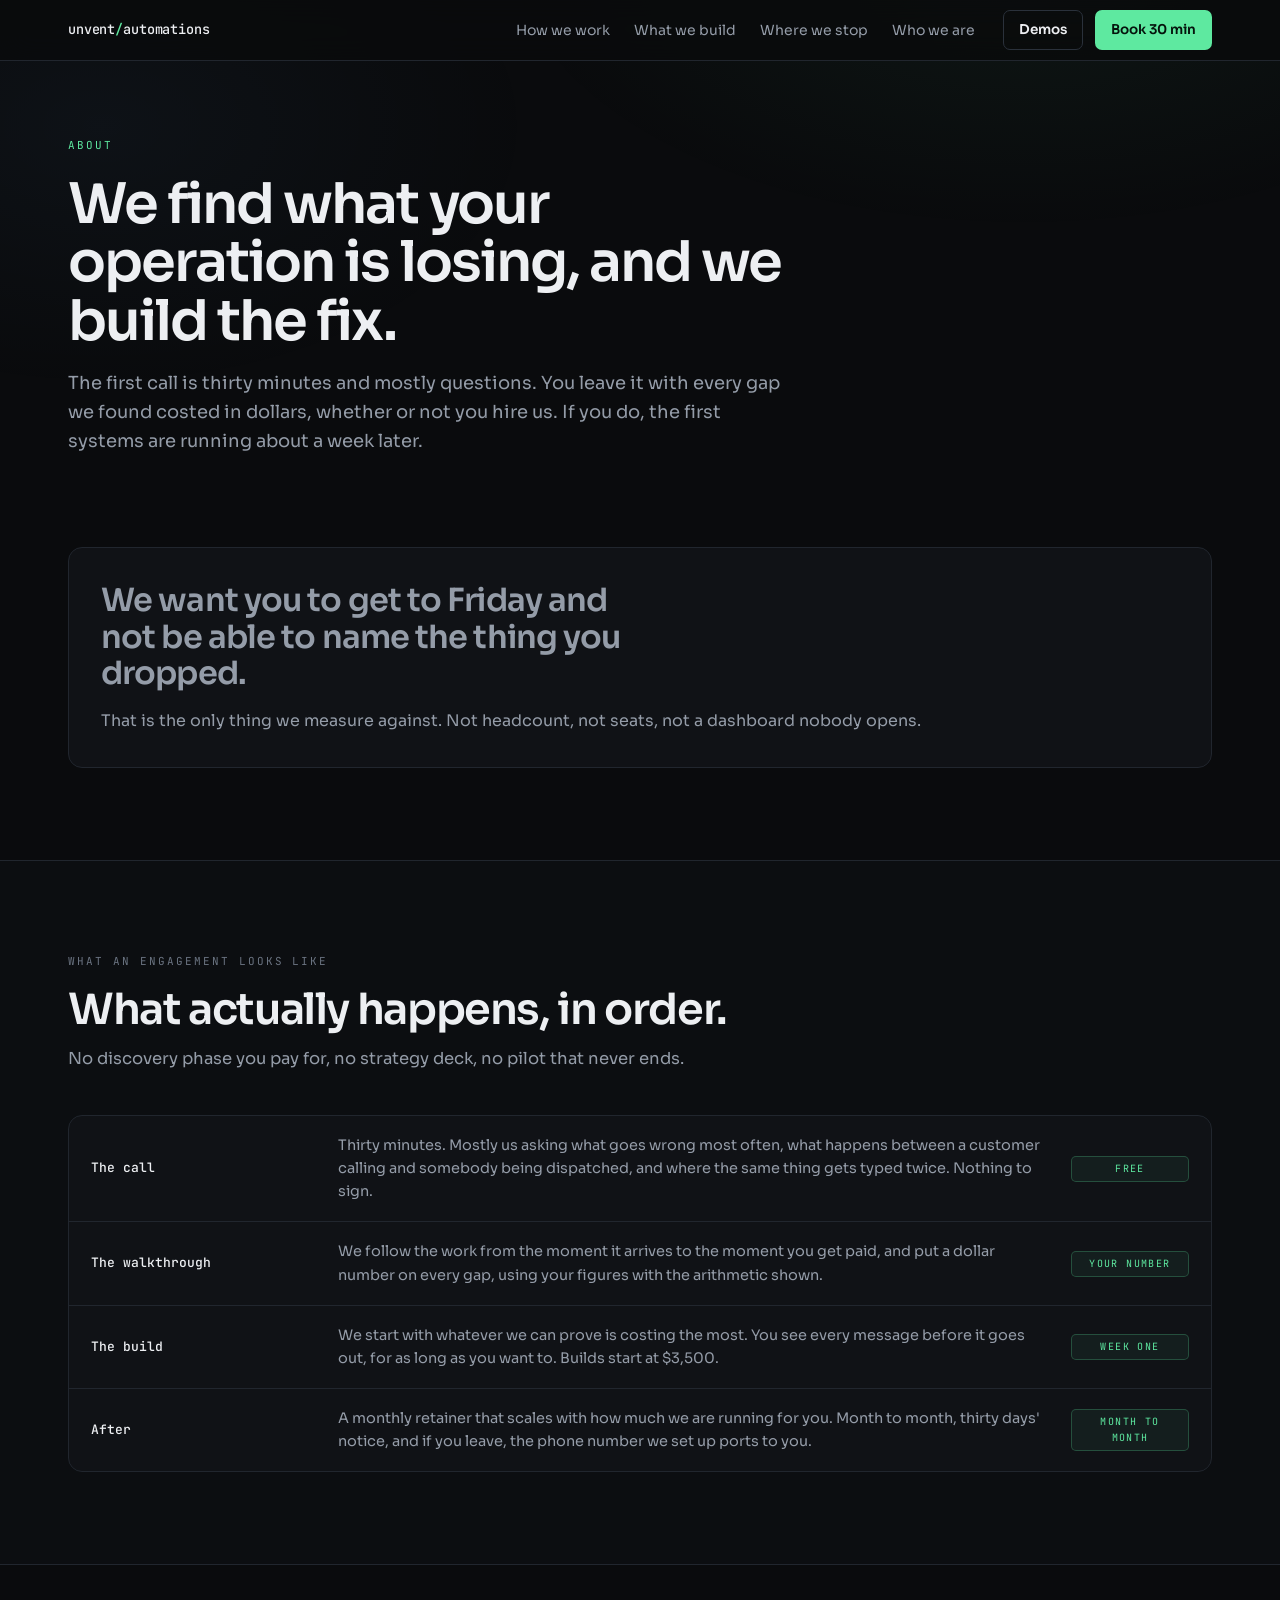
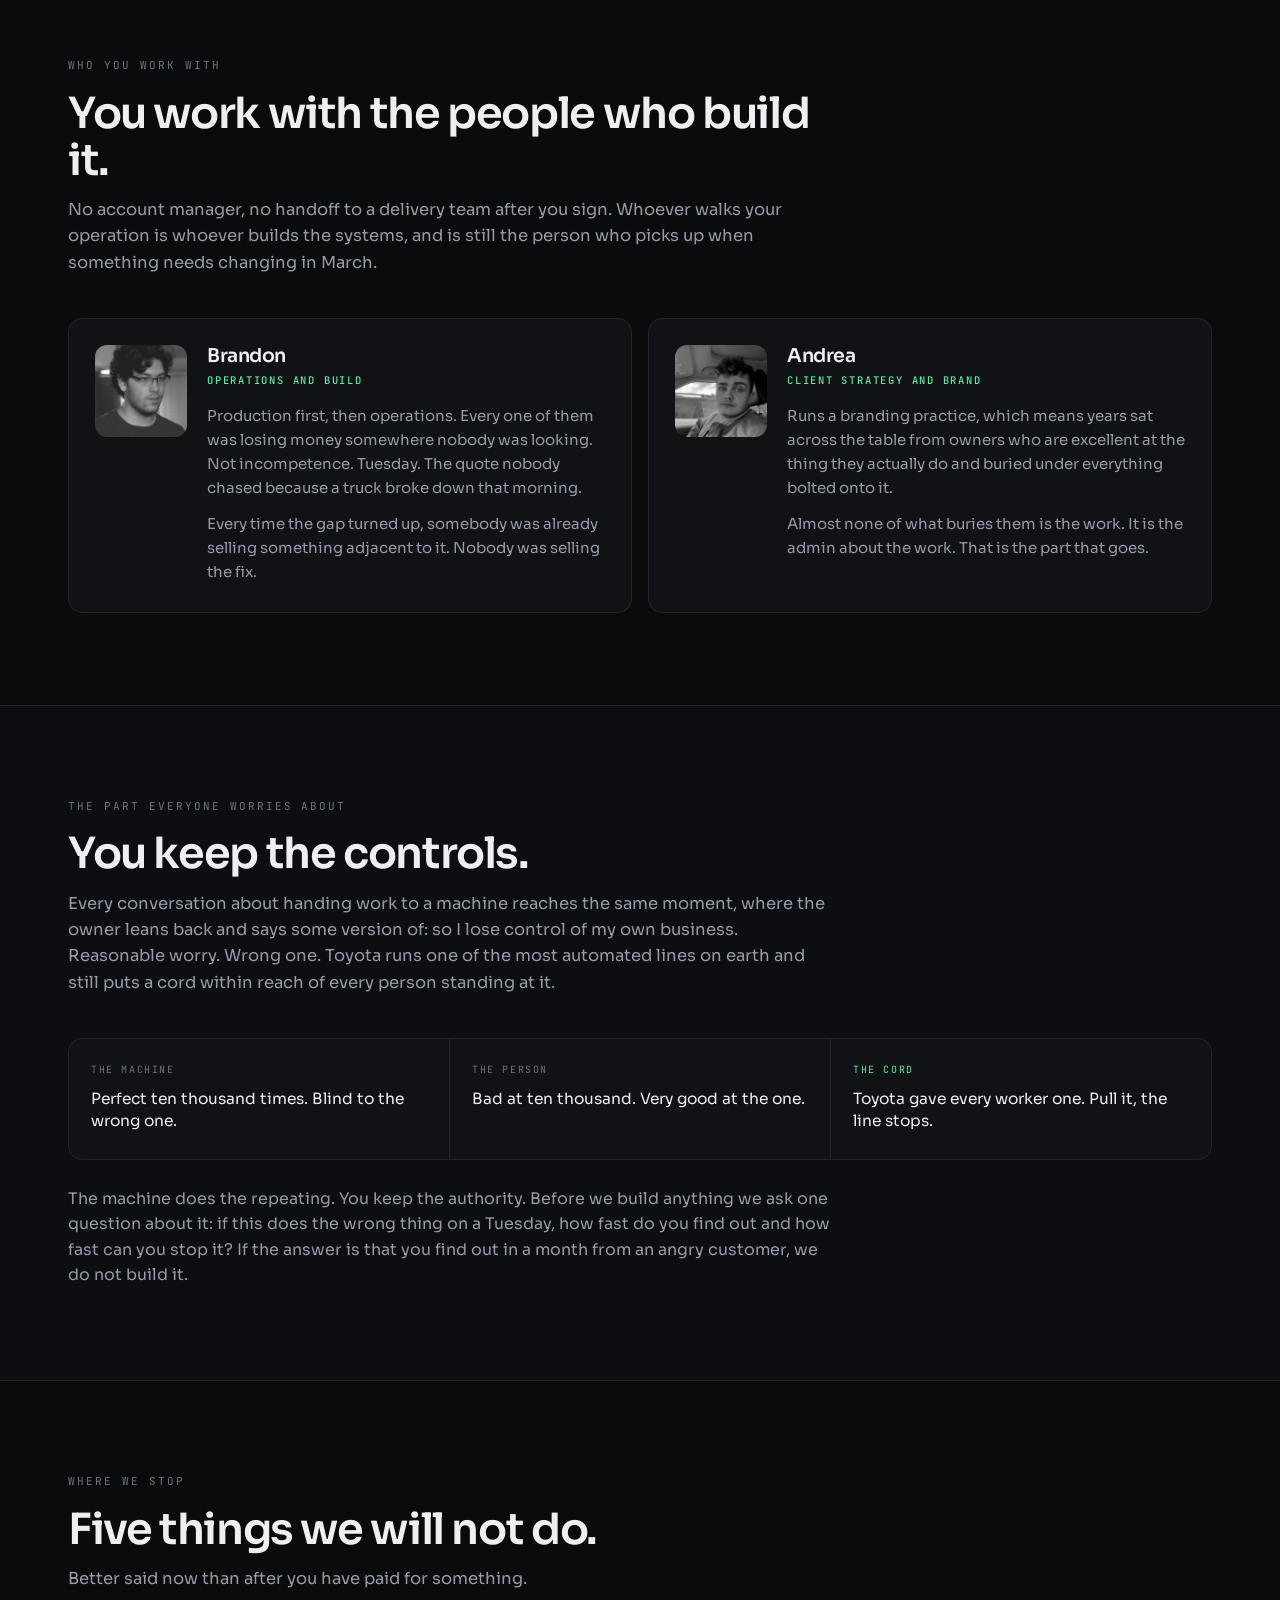
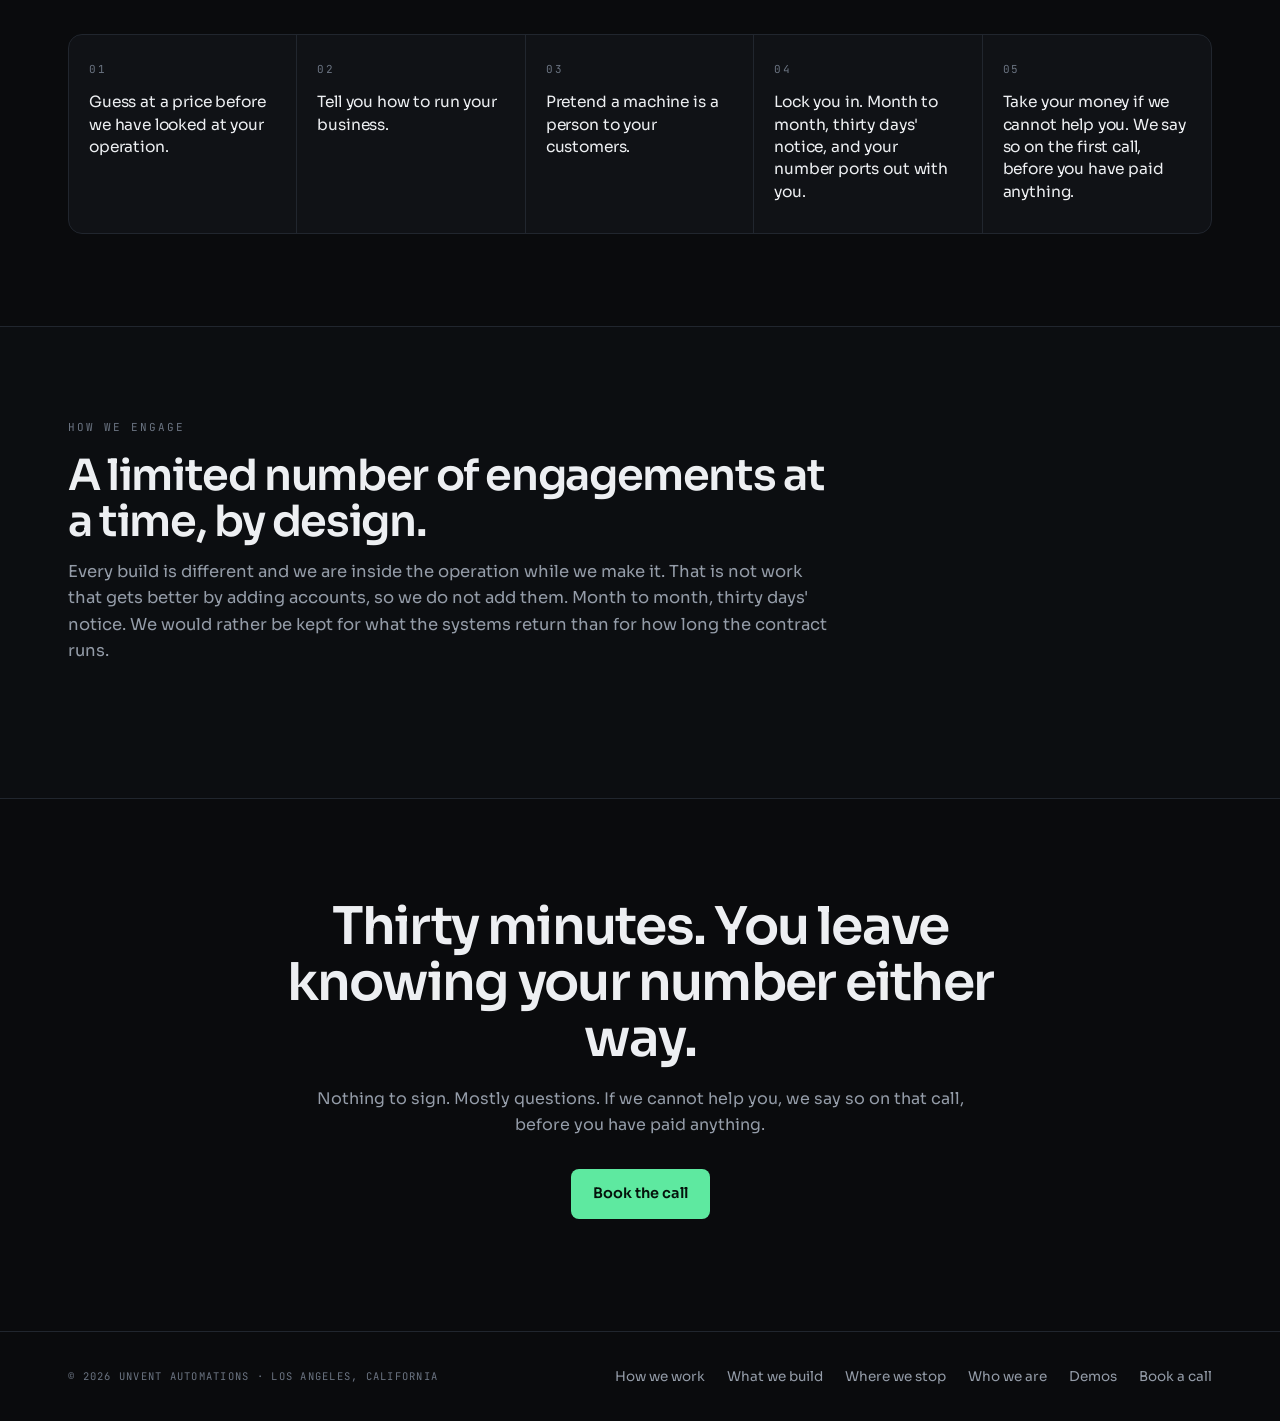
==== commit b00db7db: "Add a Demos button to the nav and footer Compact nav under 480px so Demos and Book fit on small phon" ====
--- a/about/index.html
+++ b/about/index.html
@@ -13,11 +13,11 @@
 <meta property="og:title" content="Who we are - Unvent Automations">
 <meta property="og:description" content="We find what your operation is losing, and we build the fix.">
 <meta property="og:url" content="https://unventautomations.com/about/">
-<meta property="og:image" content="https://unventautomations.com/og-about.png">
+<meta property="og:image" content="https://unventautomations.com/og-about.png?v2">
 <meta name="twitter:card" content="summary_large_image">
 <meta name="twitter:title" content="Who we are - Unvent Automations">
 <meta name="twitter:description" content="We find what your operation is losing, and we build the fix.">
-<meta name="twitter:image" content="https://unventautomations.com/og-about.png">
+<meta name="twitter:image" content="https://unventautomations.com/og-about.png?v2">
 <link rel="icon" href="/favicon.svg" type="image/svg+xml">
 <link rel="apple-touch-icon" href="/apple-touch-icon.png">
 <link rel="preconnect" href="https://fonts.googleapis.com">
@@ -36,7 +36,8 @@
     <a href="/#limits">Where we stop</a>
     <a href="/about/">Who we are</a>
   </div>
-  <a href="https://calendly.com/andre-unventautomations/30min" class="ncta">Book 30 min</a>
+  <a href="/demos/" class="ndemo">Demos</a>
+  <a href="https://calendly.com/andre-unventautomations/30min" class="ncta">Book<span class="nx"> 30 min</span></a>
 </div></nav>
 
 <main id="main">
@@ -148,6 +149,7 @@
     <a href="/#build">What we build</a>
     <a href="/#limits">Where we stop</a>
     <a href="/about/">Who we are</a>
+    <a href="/demos/">Demos</a>
     <a href="https://calendly.com/andre-unventautomations/30min">Book a call</a>
   </div>
 </div></footer>
--- a/f.css
+++ b/f.css
@@ -33,6 +33,9 @@
 .ncta{font-size:13.5px;font-weight:600;background:var(--on);color:#05130C;padding:9px 16px;
   border-radius:7px;text-decoration:none;white-space:nowrap;transition:filter .16s}
 .ncta:hover{filter:brightness(1.08)}
+.ndemo{font-size:13.5px;font-weight:600;color:var(--fg);border:1px solid var(--line-2);padding:8px 15px;
+  border-radius:7px;text-decoration:none;white-space:nowrap;margin-right:-16px;transition:border-color .16s}
+.ndemo:hover,.ndemo[aria-current="page"]{border-color:var(--on)}
 
 .hero{padding:70px 0 0}
 .grid{display:grid;grid-template-columns:minmax(0,1fr) minmax(0,1.02fr);gap:52px;align-items:center}
@@ -174,6 +177,7 @@
   .ln{grid-template-columns:50px 78px minmax(0,1fr);gap:9px;font-size:11.2px}
   .ln .ms{display:none}
   nav .links{display:none}
+  .ndemo{margin-left:auto}
   section{padding:68px 0}
   .hero{padding:52px 0 0}
   footer .fl{margin-left:0;width:100%;gap:18px}
@@ -260,3 +264,10 @@
   .note .d{padding-top:0}
   .article,.pagehead{padding-top:48px}
 }
+@media(max-width:480px){
+  nav .wrap{gap:8px}
+  .brand{font-size:12.5px}
+  .ndemo{padding:8px 10px;margin-right:0}
+  .ncta{padding:9px 12px}
+}
+@media(max-width:379px){.nx{display:none}}
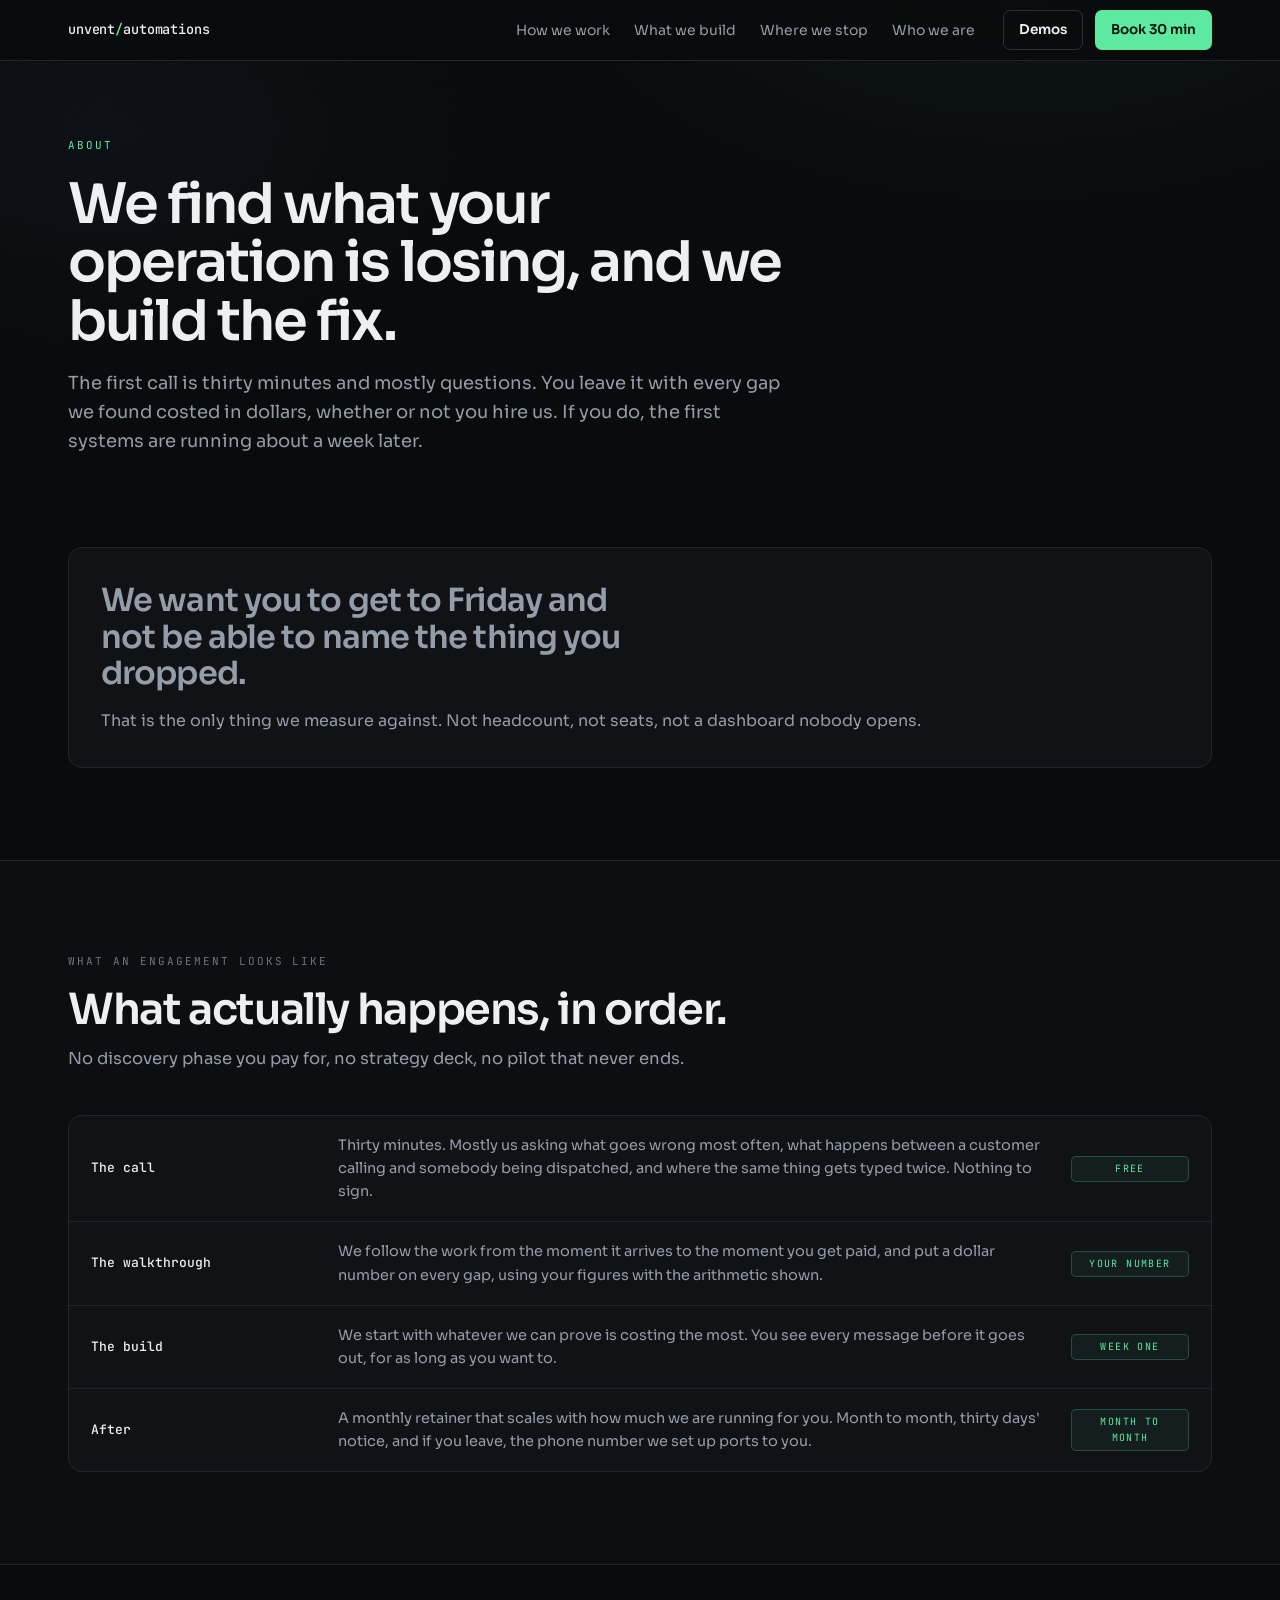
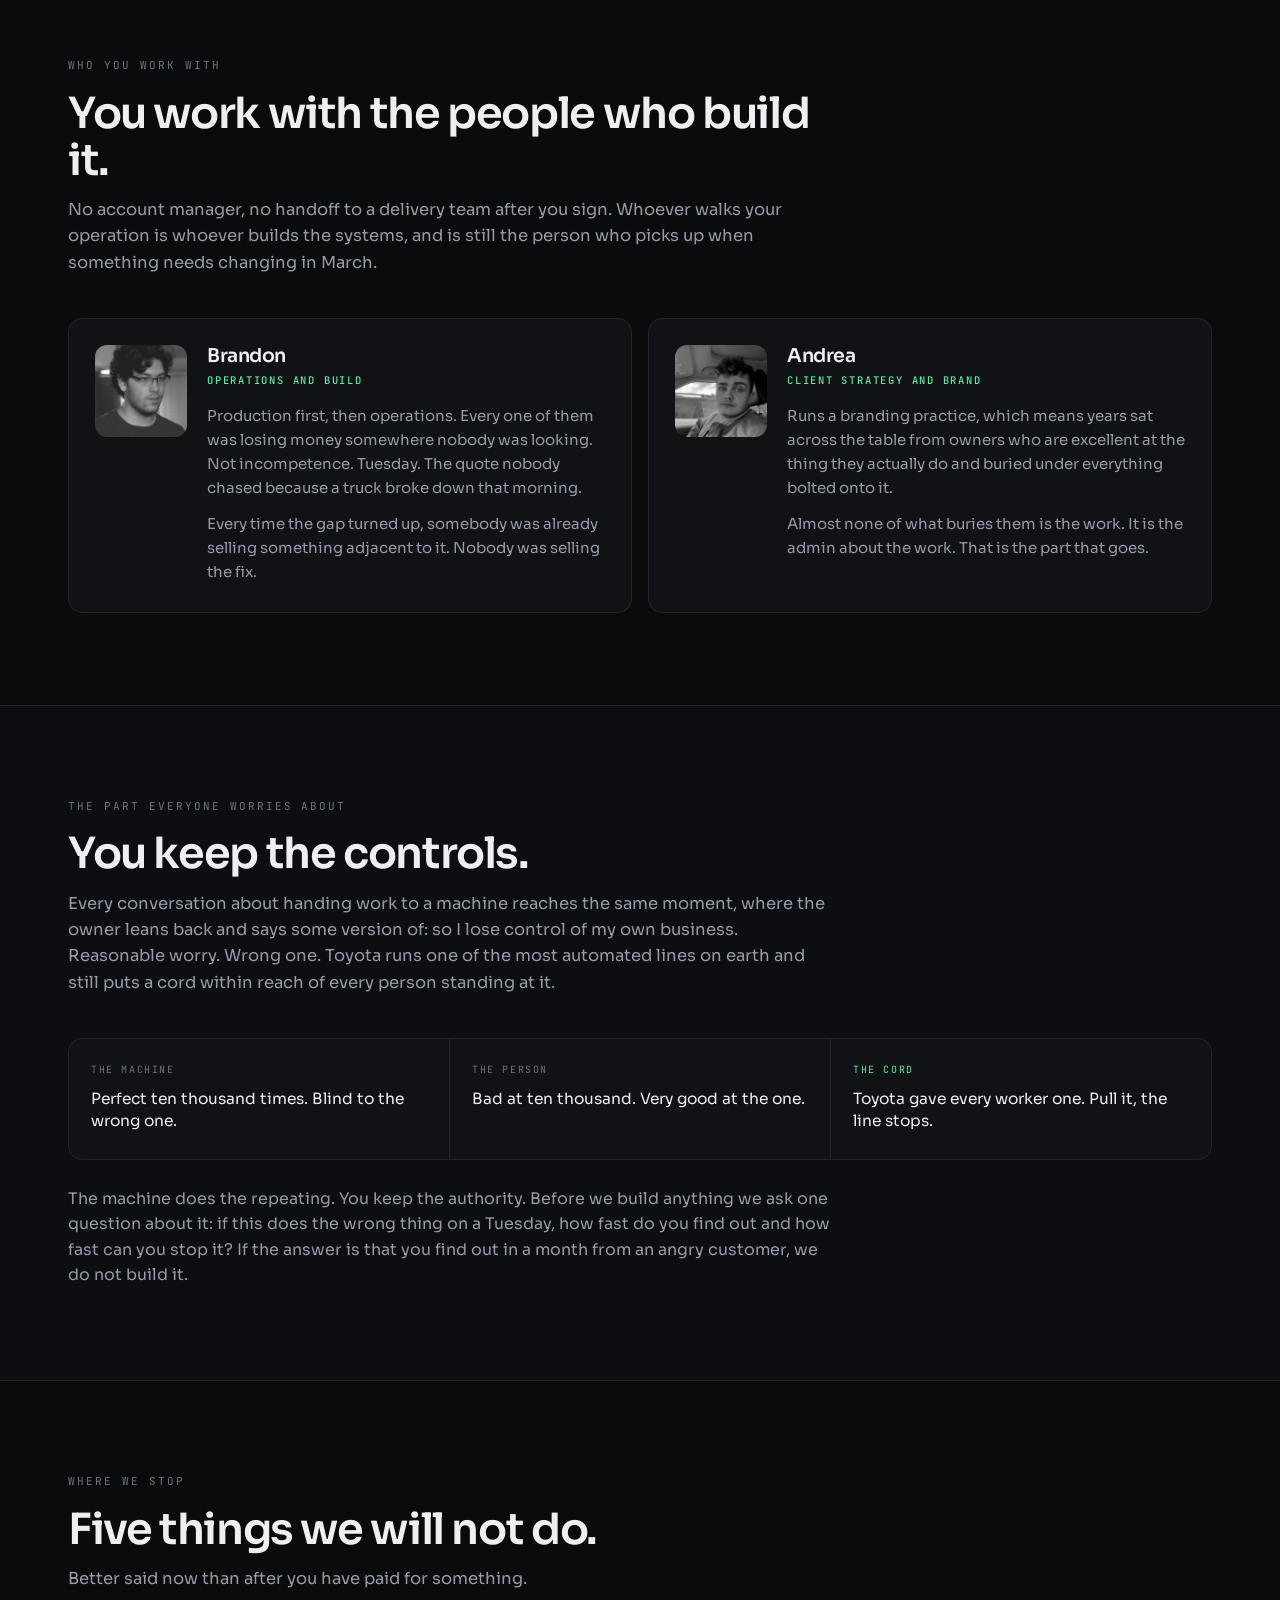
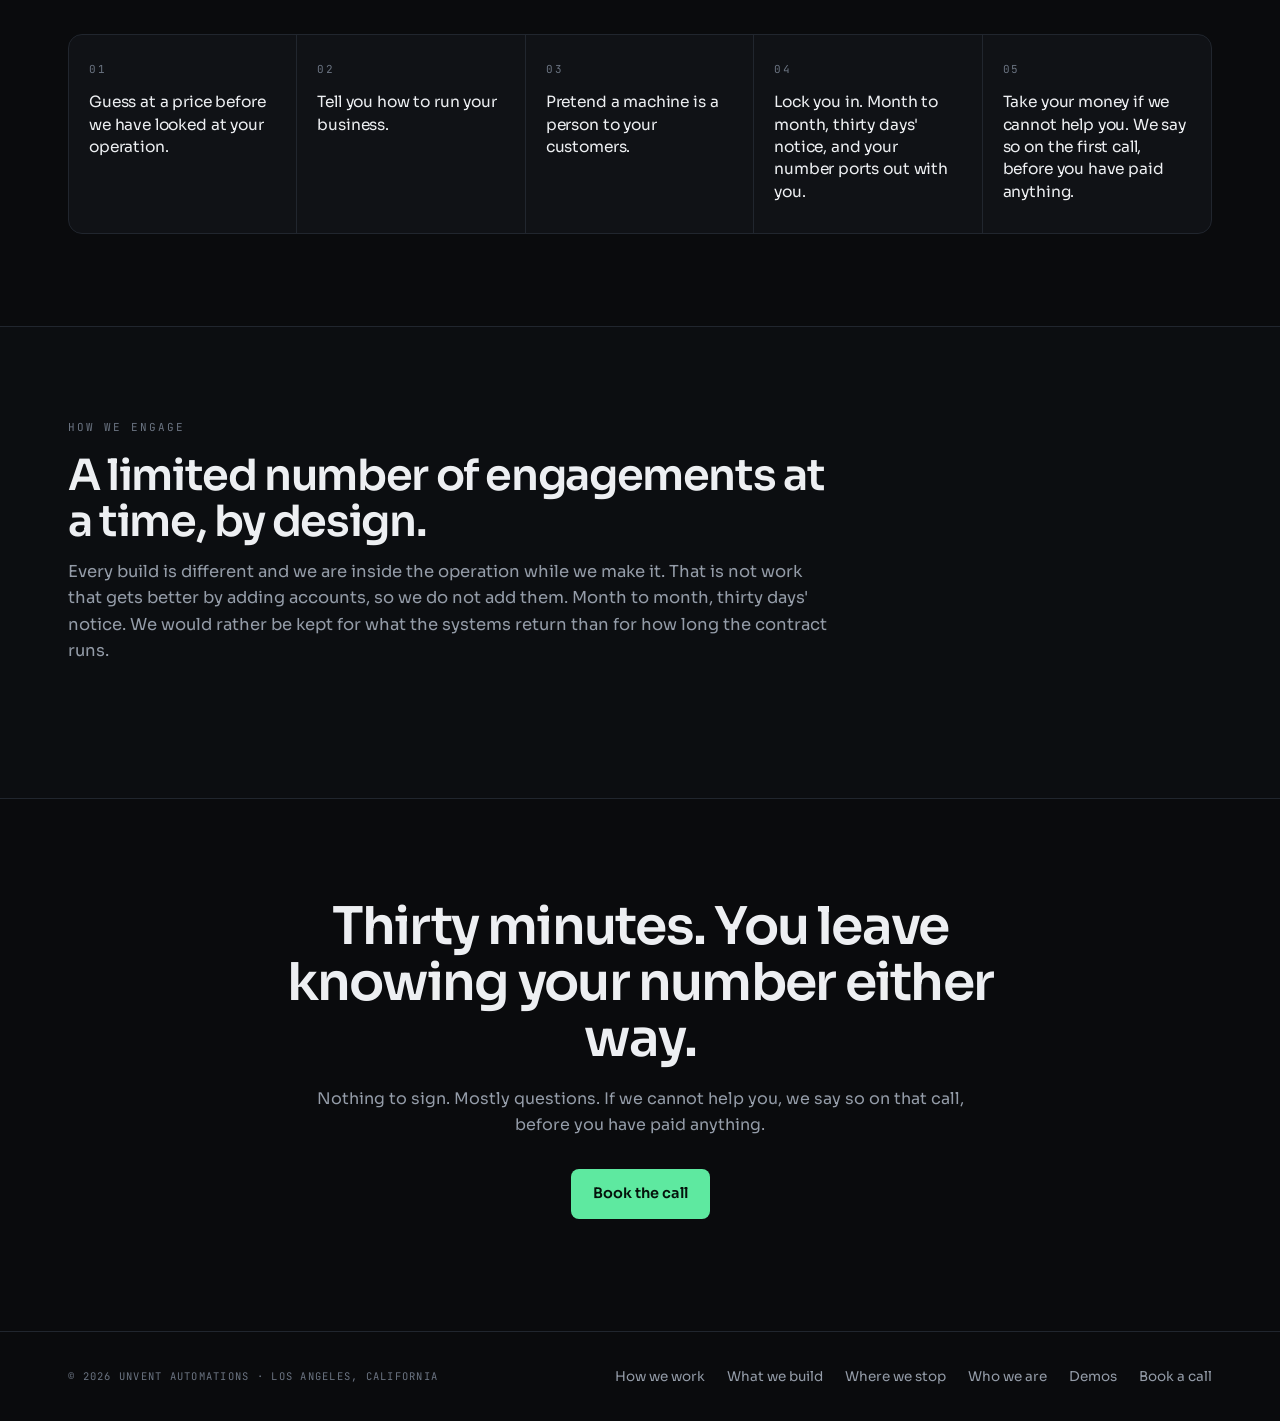
==== commit ced4b0c9: "Drop the $3,500 starting price from the site The setup floor was closed on 2026-09-28. The FAQ now s" ====
--- a/about/index.html
+++ b/about/index.html
@@ -64,7 +64,7 @@
   <div class="rows">
     <div class="r"><span class="nm">The call</span><p>Thirty minutes. Mostly us asking what goes wrong most often, what happens between a customer calling and somebody being dispatched, and where the same thing gets typed twice. Nothing to sign.</p><span class="s">Free</span></div>
     <div class="r"><span class="nm">The walkthrough</span><p>We follow the work from the moment it arrives to the moment you get paid, and put a dollar number on every gap, using your figures with the arithmetic shown.</p><span class="s">Your number</span></div>
-    <div class="r"><span class="nm">The build</span><p>We start with whatever we can prove is costing the most. You see every message before it goes out, for as long as you want to. Builds start at $3,500.</p><span class="s">Week one</span></div>
+    <div class="r"><span class="nm">The build</span><p>We start with whatever we can prove is costing the most. You see every message before it goes out, for as long as you want to.</p><span class="s">Week one</span></div>
     <div class="r"><span class="nm">After</span><p>A monthly retainer that scales with how much we are running for you. Month to month, thirty days' notice, and if you leave, the phone number we set up ports to you.</p><span class="s">Month to month</span></div>
   </div>
 </div></section>
